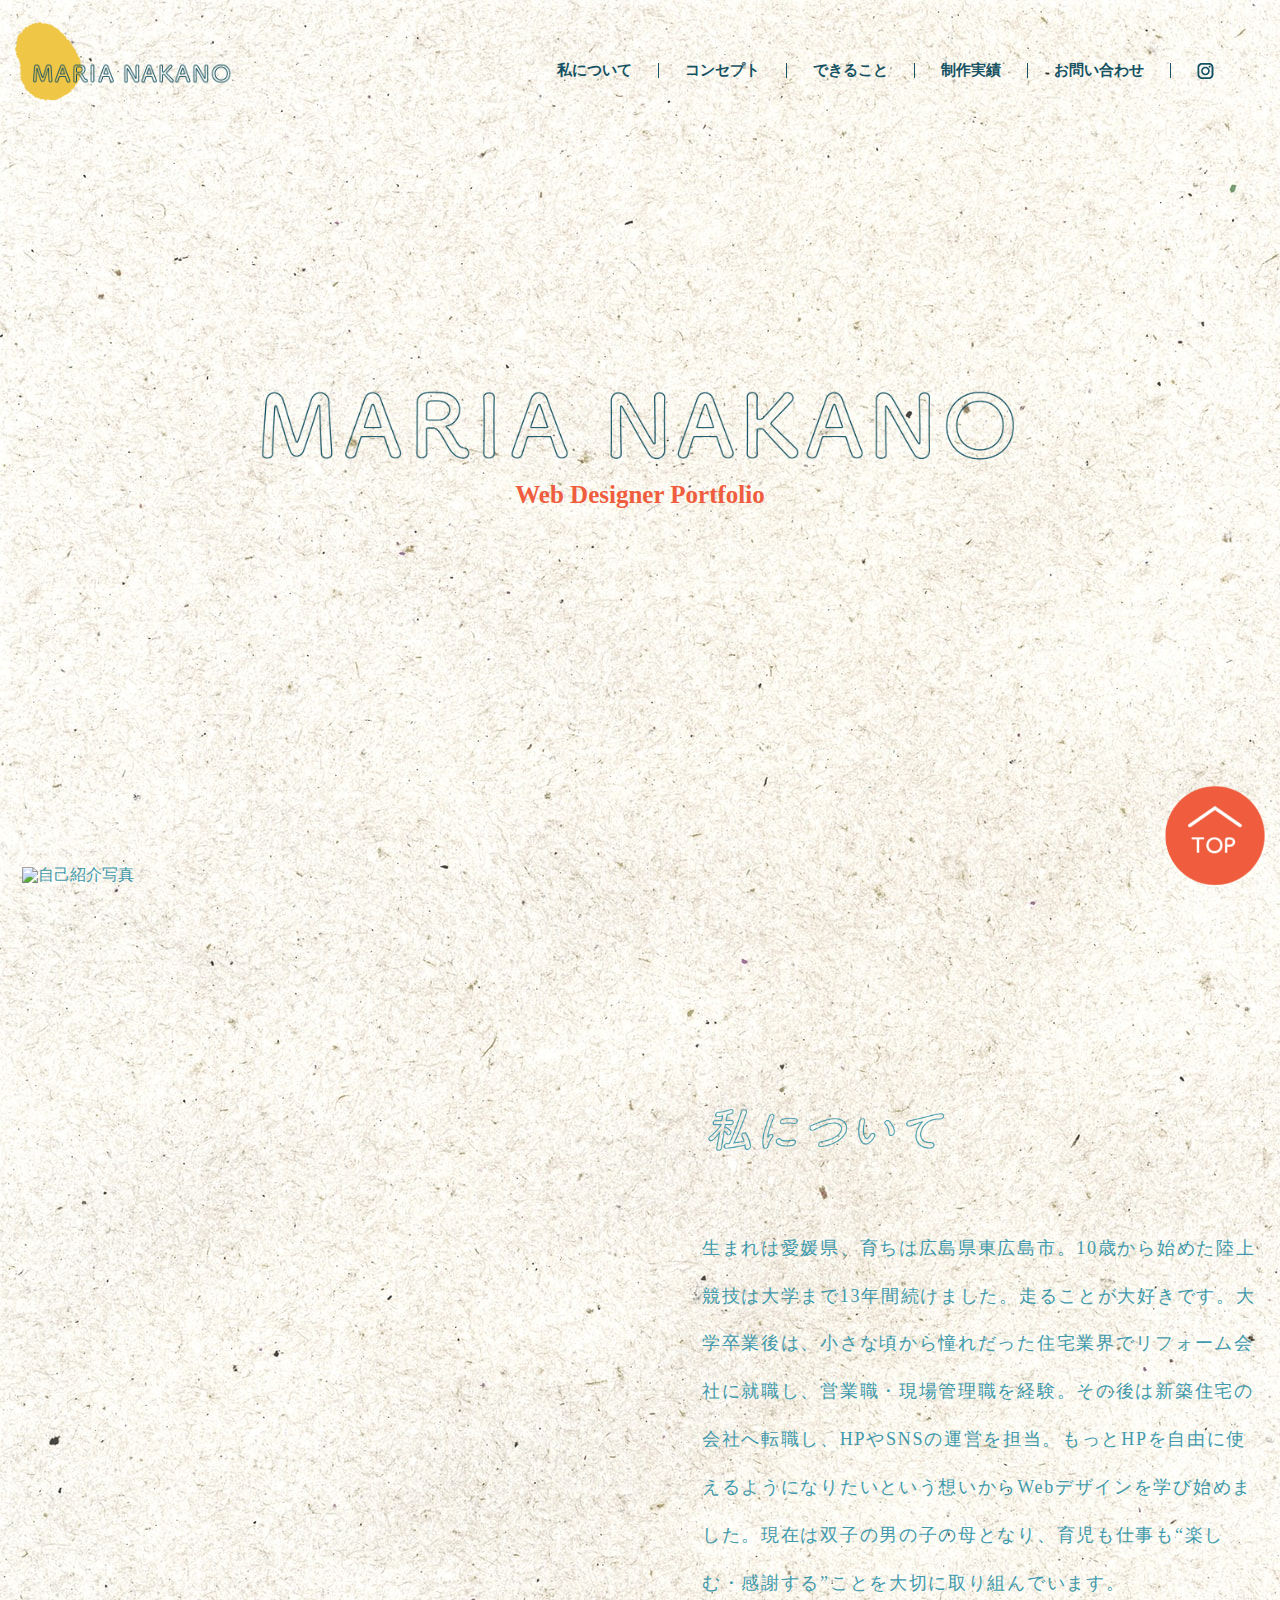
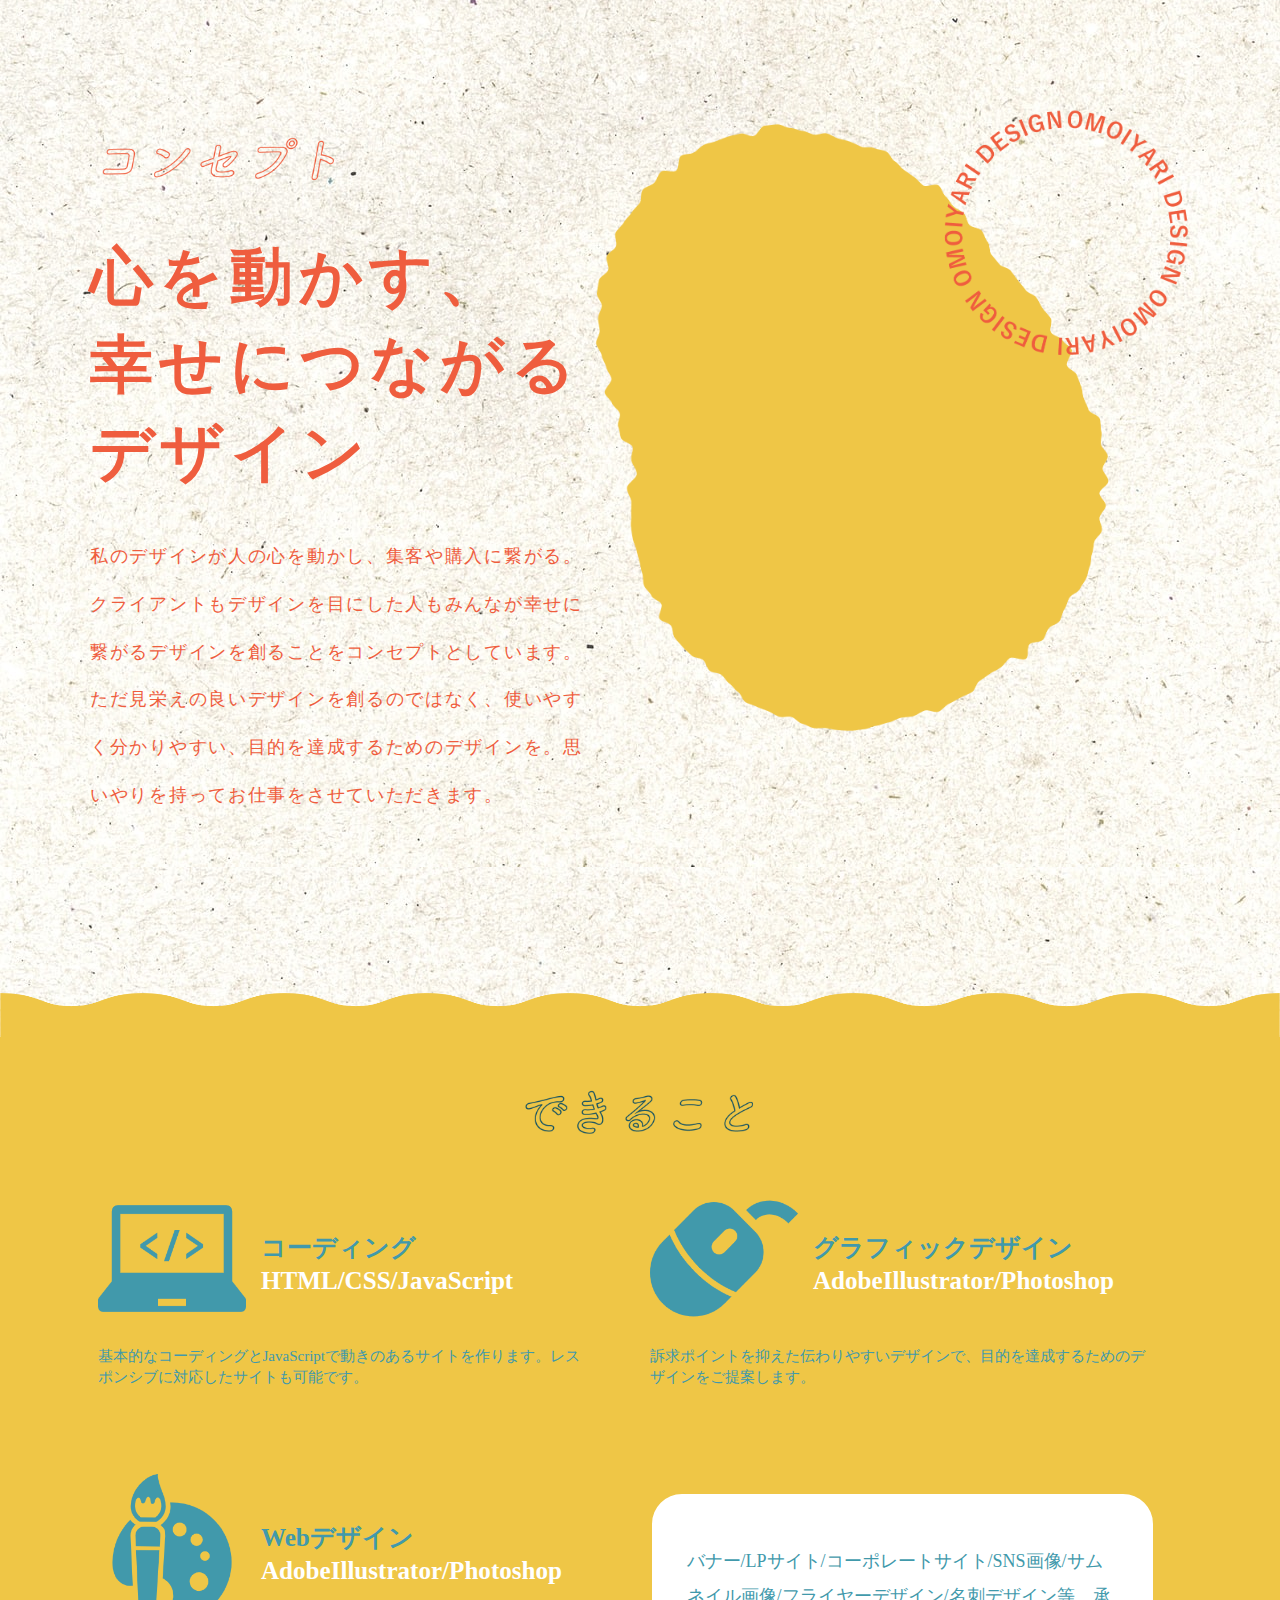
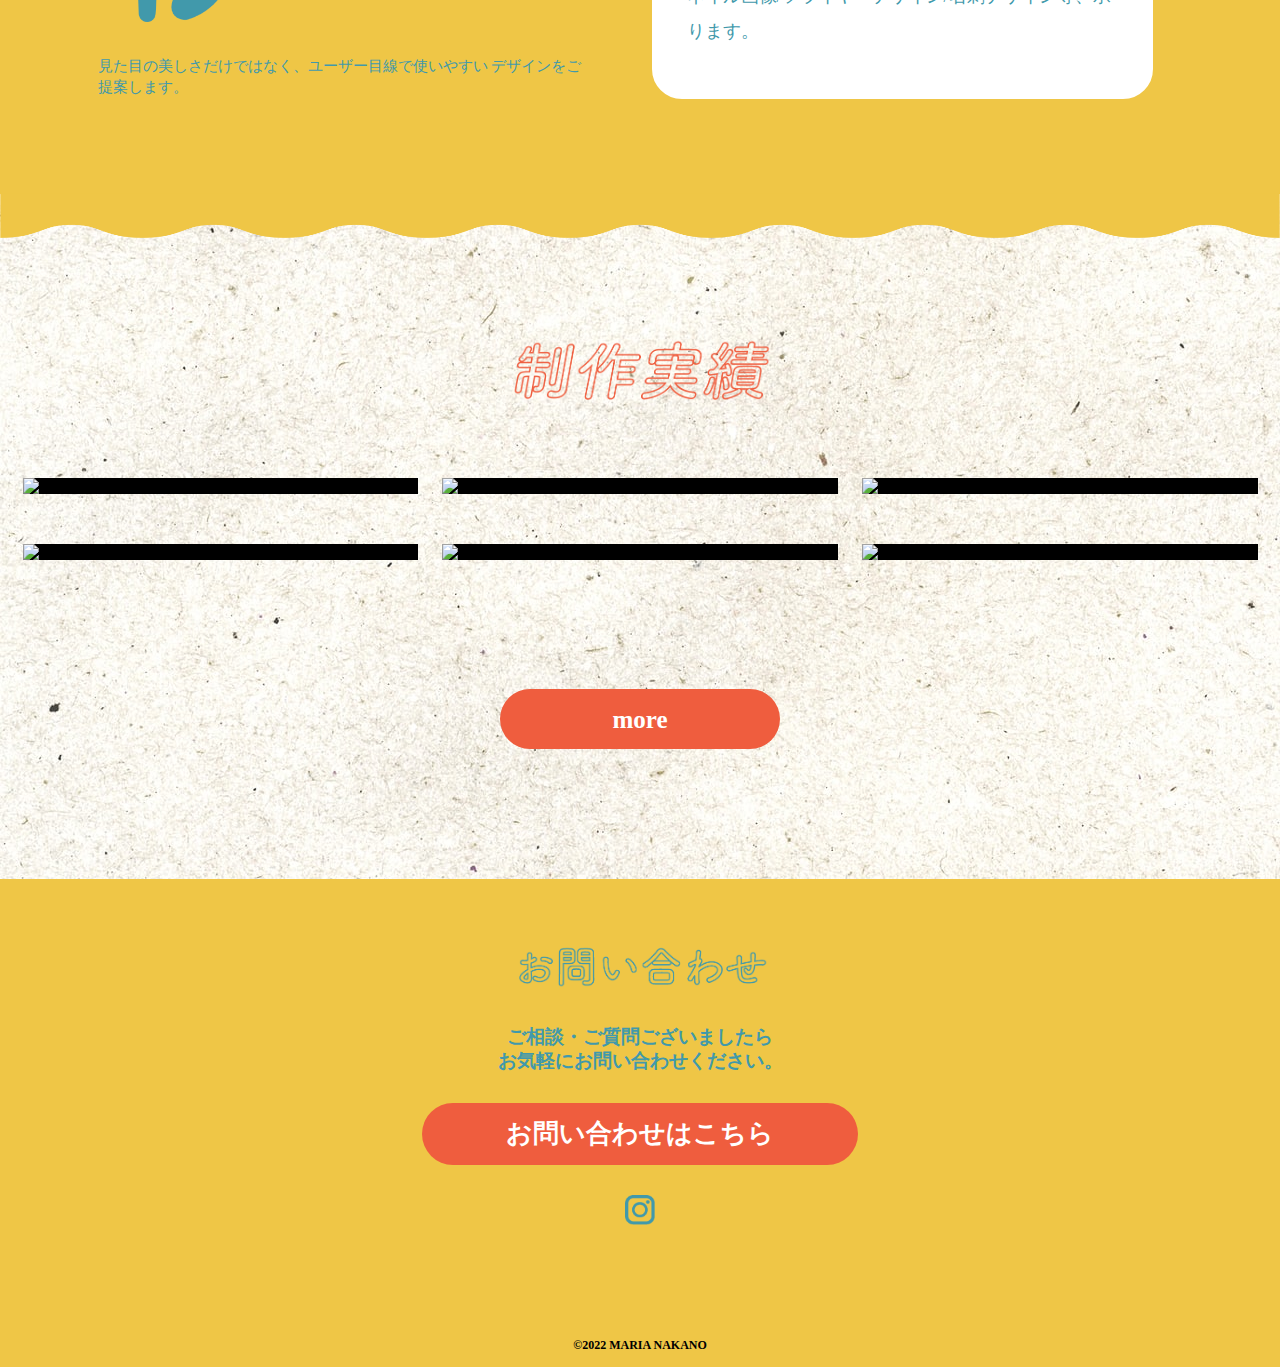
==== index.html @ 9cae4a86 "8月6日" ====
<!DOCTYPE html>
<html lang="ja">

<head>
  <meta charset="UTF-8">
  <meta http-equiv="X-UA-Compatible" content="IE=edge">
  <meta name="viewport" content="width=device-width, initial-scale=1.0">
  <title>Portfolio TOPページ</title>
  <!-- slick読み込み -->
  <link rel="stylesheet" type="text/css" href="https://cdn.jsdelivr.net/npm/slick-carousel@1.8.1/slick/slick.css" />
  <link rel="stylesheet" type="text/css" href="https://cdn.jsdelivr.net/npm/slick-carousel@1.8.1/slick/slick-theme.css">

  <link rel="stylesheet" href="CSS/style.css">

  <script src="https://ajax.googleapis.com/ajax/libs/jquery/3.6.0/jquery.min.js"></script>
  <script src="https://cdn.jsdelivr.net/npm/slick-carousel@1.8.1/slick/slick.min.js"></script>


</head>

<body>

  <!-- ヘッダー -->
  <header id="header">
    <div class="header-wrap">
      <h1 class="header_logo"><a href="../portfolio_nakanomaria/index.html"><img src="img/logo.png" alt="ヘッダーロゴ"></a>
      </h1>

      <!-- PCメニュー -->
      <nav class="pc_nav">
        <ul>
          <li><a href="#about">私について</a></li>
          <li><a href="#concept">コンセプト</a></li>
          <li><a href="#skill">できること</a></li>
          <li><a href="../portfolio_nakanomaria/works.html">制作実績</a></li>
          <li><a href="../portfolio_nakanomaria/contact.html">お問い合わせ</a></li>
          <li><a href="https://www.instagram.com/nmk_0911/?hl=ja" target="_blank" rel="noopener noreferrer"><img
                src="img/insta_icon.png"></a></li>
        </ul>
      </nav>

      <div class="btn"><span></span></div>

      <!-- SPハンバーガーメニュー -->
      <nav class="sp_nav">
        <ul>
          <li><a href="#about">私について</a></li>
          <li><a href="#concept">コンセプト</a></li>
          <li><a href="#skill">できること</a></li>
          <li><a href="../portfolio_nakanomaria/works.html">制作実績</a></li>
          <li><a href="#contact">お問い合わせ</a></li>
          <li><a href="https://www.instagram.com/nmk_0911/?hl=ja" target="_blank" rel="noopener noreferrer"><img
                src="img/insta_icon2.png"></a></li>
        </ul>
      </nav>

    </div>
  </header>

  <section id="title">
    <div class="title">
      <h1><img src="img/maintitle.png"></h1>
      <p>Web Designer Portfolio</p>
    </div>
  </section>

  <!-- 私について -->
  <section id="about">
    <div class="about_wrap">
      <img class="about_img" src="img/aboutme.png" alt="自己紹介写真">
      <div class="about_right">
        <h2><img class="about_title" src="img/aboutme_title.png"></h2>
        <p>
          生まれは愛媛県、育ちは広島県東広島市。10歳から始めた陸上競技は大学まで13年間続けました。走ることが大好きです。大学卒業後は、小さな頃から憧れだった住宅業界でリフォーム会社に就職し、営業職・現場管理職を経験。その後は新築住宅の会社へ転職し、HPやSNSの運営を担当。もっとHPを自由に使えるようになりたいという想いからWebデザインを学び始めました。現在は双子の男の子の母となり、育児も仕事も“楽しむ・感謝する”ことを大切に取り組んでいます。
        </p>
      </div>
    </div>
  </section>


  <!-- コンセプト -->
  <section id="concept">
    <div class="concept_wrap">

      <div class="concept_left">
        <h2 class="concept_title"><img src="img/concept_title.png"></h2>
        <h3>心を動かす、<br>幸せにつながる<br>デザイン</h3>
        <p>
          私のデザインが人の心を動かし、集客や購入に繋がる。クライアントもデザインを目にした人もみんなが幸せに繋がるデザインを創ることをコンセプトとしています。ただ見栄えの良いデザインを創るのではなく、使いやすく分かりやすい、目的を達成するためのデザインを。思いやりを持ってお仕事をさせていただきます。
        </p>
      </div>

      <div class="concept_img"><img src="img/concept_img.png"></div>

    </div>
  </section>



  <!-- できること -->
  <section id="skill">
    <div class="namisenn_top"></div>
    <div class="skill_wrap">
      <h2 class="skill_title"><img src="img/skill_title.png"></h2>
      <div class="skill_list">

        <div class="codeing">
          <div class="codeing_text">
            <img class="skill_img" src="img/codeing.png" alt="コーディングのアイコン">
            <!-- <ul class="codeing_text"> -->
            <h4>コーディング<br>
              <span>HTML/CSS/JavaScript</span>
            </h4>
          </div>
          <p>基本的なコーディングとJavaScriptで動きのあるサイトを作ります。レスポンシブに対応したサイトも可能です。</p>
        </div>



        <div class="graphic">
          <div class="graphic_text">
            <img src="img/webdesign.png" alt="グラフィックデザインのアイコン">
            <h4>グラフィックデザイン<br>
              <span>AdobeIllustrator/Photoshop</span>
            </h4>
          </div>
          <p>訴求ポイントを抑えた伝わりやすいデザインで、目的を達成するためのデザインをご提案します。</p>
        </div>

        <div class="webdesign">
          <div class="webdesign_text">
            <img src="img/graphic.png" alt="Webデザインのアイコン">
            <h4>Webデザイン<br>
              <span>AdobeIllustrator/Photoshop</span>
            </h4>
          </div>
          <p>見た目の美しさだけではなく、ユーザー目線で使いやすい
            デザインをご提案します。</p>
        </div>

        <div class="skill-info">
          <p>バナー/LPサイト/コーポレートサイト/SNS画像/サムネイル画像/フライヤーデザイン/名刺デザイン等、承ります。</p>
        </div>
      </div>
    </div>
    <div class="namisenn_bottom"></div>
  </section>

  <!-- 制作実績 -->
  <section id="works">
    <div class="works_wrap">
      <h2 class="works_title"><img src="img/works_title.png"></h2>

      <div class="works-img">
        <ul>
          <li><a href="../portfolio_nakanomaria/designcafe.html"><img src="img/mock_salonLP.png"></a></li>

          <li><a href="#"><img src="img/mock_banner1.png"></a></li>

          <li><a href="#"><img src="img/mock_cafesite.png"></a></li>

          <li><a href="#"><img src="img/mock_banner3.png"></a></li>

          <li><a href="#"><img src="img/mock_outdoor.png"></a></li>

          <li><a href="#"><img src="img/mock_banner2.png"></a></li>
        </ul>
      </div>
      <!-- SP版制作実績スライダー表示 -->
      <div class="single-item">
        <div><a href="../portfolio_nakanomaria/designcafe.html"><img src="img/mock_salonLP.png"></a></div>
        <div><a href="#"><img src="img/mock_banner1.png"></a></div>
        <div><a href="#"><img src="img/mock_cafesite.png"></a></div>
        <div><a href="#"><img src="img/mock_banner3.png"></a></div>
        <div><a href="#"><img src="img/mock_outdoor.png"></a></div>
        <div><a href="#"><img src="img/mock_banner2.png"></a></div>
      </div>

      <!-- moreボタン -->
      <div class="more_btn">
        <a href="../portfolio_nakanomaria/works.html">more</a>
      </div>

    </div>
  </section>

  <!-- TOPボタン -->
  <div class="top_button">
    <a href="#"><img src="img/TOP_btn.png"></a>
  </div>


  <!-- お問合わせ -->
  <section id="contact">
    <div class="contact_wrap">

      <h2 class="contact_title"><img src="img/contact.png"></h2>
      <p>ご相談・ご質問ございましたら<br>お気軽にお問い合わせください。</p>
      <div class="contact_btn">
        <a href="../portfolio_nakanomaria/contact.html">お問い合わせはこちら</a>
      </div>
      <div class="insta_icon"><a href="https://www.instagram.com/nmk_0911/?hl=ja" target="_blank"
          rel="noopener noreferrer"><img src="img/insta_icon2.png"></a>
      </div>
      <div class="copyright">
        <p>©2022 MARIA NAKANO</p>
      </div>
    </div>
  </section>


  <script>
    $(function () {
      $('.btn,.sp_nav a ').click(function () {
        $('.sp_nav').fadeToggle();
        $('.btn').toggleClass('open');
      });

      $('.single-item').slick({
        autoplay: true,
        autoplaySpeed: 2000,
        dots: true,
        slidesToShow: 1,
        arrows: true
      });
    });

  </script>

</body>

</html>
---- CSS/style.css ----
@charset "utf-8";

/* リセット */
html,
body,
header,
footer,
main,
section,
h1,
h2,
h3,
ul,
li,
p,
dl,
dt,
dd {
  margin: 0;
  padding: 0;
  line-height: 1;
  color: rgb(65, 153, 171);
  font-family: "FOT-筑紫A丸ゴシック Std B", "筑紫A丸ゴシック Std B", "游ゴシック", "HG丸ゴシック M-PRO",
    "ヒラギノ丸ゴ ProN", "Hiragino Mincho ProN", "HG明朝E", "MS Ｐ明朝",
    "MS 明朝", serif;
  font-feature-settings: "palt";
}

a {
  /*下線を消す*/
  text-decoration: none;
  /*色を消す*/
  color: inherit;
  transition: 0.3s;
}

a:hover {
  opacity: 0.5;
}

ul {
  /*左の「・」を消す*/
  list-style: none;
}

img {
  max-width: 100%;
  vertical-align: bottom;
  border: none;
}

html {
  scroll-behavior: smooth;
}

/* 背景画像の設定 */
body {
  background-image: url("../img/background_img.jpg");
}


/* ヘッダー */
.header-wrap {
  display: flex;
}

.header_logo {
  width: 17%;
  margin-top: 22px;
  margin-left: 15px;
  margin-right: auto
}


/* PCグローバルメニュー */
.pc_nav {
  display: flex;
  margin-right: 40px;
}

.pc_nav ul {
  display: flex;
  align-items: center;
  font-weight: bold;
  margin: 30px auto 0;
}

.pc_nav li {
  font-size: 15px;
  padding: 0 26px;
  color: #155263;
  flex-grow: 1;
  text-align: center;
  border-right: 1px solid;
}


.pc_nav ul li:last-child {
  border-right-width: 0;
}

.sp_nav img {
  width: 20px;
}

.sp_nav {
  display: none;
}

.title {
  text-align: center;
  margin: 30vh auto 40vh;
}

.title h1 {
  width: 60%;
  margin: auto;
}

.title p {
  font-size: 25px;
  color: rgb(239, 93, 62);
  font-weight: bold;
}

/* 私について */
.about_img {
  width: 55%;
  height: 100%;
  margin: 0;
  padding: 0;
  /* overflow: hidden;
  position: relative; */
}

.about_wrap {
  display: flex;
  margin: auto;
  max-width: 1237px;
  padding: 0 10px;
  /* max-width: 1234px; */
}

.about_title {
  /* width: 245px; */
  width: 45%;
}

.about_right {
  width: 45%;
  /* margin-right: 100px; */
  margin-top: 237px;
}

.about_right h2 {
  margin-bottom: 64px;
}



.about_right p {
  font-size: 18px;
  line-height: 2.66;
  letter-spacing: 0.095em;
}

/* コンセプト */
.concept_sp {
  display: none;
}

.concept_wrap {
  display: flex;
  max-width: 1100px;
  max-height: 585px;
  margin: 100px auto 300px;
  padding: 0 10px;
}


.concept_img {
  width: 54%;
}

.concept_left {
  width: 46%;
  margin-top: 27px;
  margin-bottom: 64px;
  z-index: 1;
}

.concept_title {
  width: 52%;
  padding-bottom: 43px;
}

.concept_left h3 {
  font-size: 4.9vw;
  line-height: 1.4;
  letter-spacing: 0.1em;
  padding-bottom: 35px;
  color: rgb(239, 93, 62);
}

.concept_left p {
  font-size: 18px;
  line-height: 2.66;
  letter-spacing: 0.095em;
  color: rgb(239, 93, 62);
}

/* できること*/
.skill_wrap {
  background: rgb(239, 198, 70);
}

.namisenn_top {
  background: url(../img/namisenn_top.png) repeat-x center top;
  background-size: 100% 100%;
  height: 45px;
  margin-bottom: -1px;
}

.namisenn_bottom {
  background: url(../img/namisenn_bottom.png) repeat-x center bottom;
  background-size: 100% 100%;
  height: 45px;
  margin-top: -1px;
}

.skill_list {
  display: flex;
  margin: auto;
  flex-wrap: wrap;
  padding: 40px 10px 0 25px;
  max-width: 1100px;
}


.skill_list img {
  width: 30%;
  height: 30%;
}

.skill_list h4 {
  font-size: 1.96vw;
  padding-top: 15px;
  padding-bottom: 15px;
  padding-left: 15px;
  line-height: 1.3;
}

.skill_title img {
  width: 20%;
  padding-top: 50px;
}

h2.skill_title {
  text-align: center;
}


.codeing {
  width: 45%;
  margin-right: 57px;
  margin-bottom: 65px;
}

.codeing_text {
  display: flex;
}


.codeing p {
  font-size: 15px;
  line-height: 1.43;
}

.codeing_text span {
  color: #ffff;
}


.graphic {
  width: 45%;
}

.graphic p {
  font-size: 15px;
  line-height: 1.43;
}

.graphic_text {
  display: flex;
}


.graphic_text span {
  color: #ffff;
}


.webdesign {
  width: 45%;
  padding-bottom: 95px;
}

.webdesign p {
  font-size: 15px;
  line-height: 1.43;
}

.webdesign_text {
  display: flex;
  margin-top: 20px;
  margin-bottom: 20px;
}


.webdesign_text span {
  color: #ffff;
  padding-top: 15px;
}

.skill-info {
  width: 45%;
  border: 3.6843px solid #FFFFFF;
  background-color: #FFFFFF;
  border-radius: 30px;
  margin: 40px 0 0 59px;
  align-self: flex-start;
}

.skill-info p {
  padding: 47px 32px;
  font-size: 18px;
  line-height: 1.94;
}


/* TOPページ制作実績一覧 */
.works_wrap {
  max-width: 1235px;
  margin: 0 auto 130px;
  padding: 100px 10px 0 10px;
}

h2.works_title {
  text-align: center;
}

.works_title img {
  width: 22%;
}

.works-img ul {
  display: flex;
  justify-content: space-between;
  flex-wrap: wrap;
  margin-top: 65px;
  padding-bottom: 79px;
}

.works-img li {
  width: 32%;
  margin-bottom: 50px;
  background-color: black;
}

.single-item {
  display: none;
}



/* works.html */
.works_list {
  max-width: 1100px;
  margin: auto;
}

.works_list ul {
  display: flex;
  justify-content: space-between;
  flex-wrap: wrap;
  margin-top: 92px;
  padding-bottom: 79px;
}

.works_list li {
  width: 45%;
  margin-bottom: 145px;
}

.works_list li p {
  padding: 24px 0 0 33px;
  font-size: 18px;
  font-weight: bold;
}

/* moreボタン */
.btn {
  padding-bottom: 111px;
}

.more_btn a {
  display: block;
  text-align: center;
  margin: 0 auto;
  padding: 0.7em 1em;
  width: 230px;
  color: #ffff;
  font-size: 25px;
  font-weight: bold;
  background-color: rgb(239, 93, 62);
  border-radius: 4vh;
}

/* お問い合わせ */
.contact_wrap {
  background-color: rgb(239, 198, 70);
  padding-top: 65px;
}

.insta_icon {
  text-align: center;
  margin-top: 30px;
}

h2.contact_title {
  text-align: center;
}

.contact_title img {
  width: 20%;
}

.contact_wrap p {
  font-size: 1.5vw;
  font-weight: bold;
  text-align: center;
  padding: 30px 0;
  line-height: 1.25;
}

/* お問合せフォームボタン */
.contact_btn a {
  display: block;
  text-align: center;
  margin: 0 auto;
  color: #ffff;
  font-size: 2vw;
  padding: 0.7em 1em;
  width: 30%;
  font-weight: bold;
  background-color: rgb(239, 93, 62);
  border-radius: 4vh;
}


.copyright p {
  font-size: 12px;
  color: black;
  padding: 113px 0 14px 0;
}

/* designcafeページ */

h2.works_title2 {
  text-align: center;
  margin: 125px 0 45px 0;
}

.works_title2 img {
  width: 20%;
}

.images {
  display: block;
  width: 80%;
  /*↑可変にする */
  margin: 0 auto 29px;
}

.designcafe_info {
  background-color: rgb(239, 198, 70);
  text-align: center;
}

.designcafe_info h3 {
  font-size: 30px;
  padding: 43px 0 40px;
}

.designcafe_info p {
  font-size: 17px;
  font-weight: bold;
  color: #155263;
  padding-bottom: 20px;
}

.designcafe_info h4 {
  font-size: 1.3vw;
  color: #155263;
  line-height: 1.8;
  letter-spacing: 0.07em;
  width: 80%;
  margin: 40px auto 0;
  padding-bottom: 64px;
}

.sample {
  display: block;
  margin: 72px auto 47px;
  width: 57%;
}

/* 一覧へ戻るボタン */
.btn_back {
  display: block;
  text-align: center;
  margin: 50px auto 130px;
  padding: 0.7em 1em;
  width: 25%;
  color: #ffff;
  font-size: 25px;
  font-weight: bold;
  background-color: rgb(239, 93, 62);
  border-radius: 4vh;
}


.top_button {
  width: 100px;
  position: fixed;
  right: 15px;
  bottom: 15px;
}


/* お問い合わせフォーム */

.contactform_title {
  width: 37%;
  margin: 100px auto 40px;
}

.contactform h3 {
  font-size: 20px;
  text-align: center;
}

.container {
  width: 527px;
  margin: auto
}

.contact_wrap .insta_icon img {
  width: 30px;
}


.footer_wrap {
  background-color: rgb(239, 198, 70);
  padding: 60px auto 10px;
  margin-bottom: 0;
}

.footer_wrap p {
  font-size: 10px;
  font-weight: bold;
  color: black;
  text-align: center;
  padding: 100px 0 20px 0;
}



/* フォームデザイン */
.box_con04 {
  max-width: 900px;
  margin: 50px auto 0;
}


.box_con04 form {
  width: 90%;
  margin: auto;
}

.box_con04 form ul {
  width: 90%;
  margin: auto;
}

.box_con04 form ul li {
  position: relative;
  overflow: hidden;
  border: 1px solid #1c2e53;
  margin: .5em 0;
  -moz-box-sizing: border-box;
  -webkit-box-sizing: border-box;
  box-sizing: border-box;

  display: -webkit-flex;
  display: flex;
  -moz-border-radius: 30px;
  -webkit-border-radius: 30px;
  border-radius: 30px;
}


/* 項目タイトル */
.box_con04 form ul li .title {
  position: relative;
  z-index: 1;
  background: rgb(65, 153, 171);
}

/* 必須 */
.box_con04 form ul li .title span {
  background: #cd6f55;
  padding: 0 .3em;
  color: #fff;
  margin-left: .5em;
  -moz-box-sizing: border-box;
  -webkit-box-sizing: border-box;
  box-sizing: border-box;
}

/* 入力欄 */
.box_con04 form ul li select,
.box_con04 form ul li textarea,
.box_con04 form ul li .wide {
  border: none;
  width: 100%;
  height: 3em;
  padding: .5em;
  -moz-box-sizing: border-box;
  -webkit-box-sizing: border-box;
  box-sizing: border-box;
}

/* お問い合わせ内容入力欄サイズ */
.box_con04 form ul li textarea .wide {
  height: 10em;
}

.box_con04 form ul li textarea {
  height: 10em;
}


/* 入力ボックス */
.box_con04 form ul li .box_det {
  background-color: #ffff;
  position: relative;
  -moz-box-sizing: border-box;
  -webkit-box-sizing: border-box;
  box-sizing: border-box;
  padding: 1.5em .5em;
  width: 100%;
}


/* 送信ボタン */
.submit_btn {
  display: block;
  text-align: center;
  margin: 67px auto 97px;
  padding: 0.5em 1em;
  width: 200px;
  color: #ffff;
  font-size: 23px;
  font-weight: bold;
  background-color: rgb(239, 93, 62);
  border: none;
  border-radius: 4vh;
  cursor: pointer;
}

.submit_btn:hover {
  background-color: rgb(93 156 239);
}



.box_con04 form ul li .title {
  position: relative;
  width: 30%;
  font-weight: bold;
  padding: 1em;
  position: relative;
  /* 項目文字色↓ */
  color: #FFFFFF;
  /* -moz-box-sizing: border-box; */
  /* -webkit-box-sizing: border-box; */
  box-sizing: border-box;

  display: -webkit-flex;
  display: flex;
  -webkit-align-items: center;
  align-items: center;
}



@media screen and (max-width: 767px) {

  .header_logo {
    width: 20%;
    margin-top: 16px;
  }

  /* グローバルメニュー */
  .pc_nav {
    display: none;
  }

  .btn {
    display: block;
    cursor: pointer;
    position: absolute;
    top: 17px;
    right: 10px;
    height: 30px;
    z-index: 100;
  }

  .btn span {
    background: rgb(65, 153, 171);
    width: 33px;
    height: 3px;
    display: block;
    position: relative;
    top: 10px;
    transition: 0.3s;
  }

  .btn span::before,
  .btn span::after {
    content: '';
    width: 33px;
    height: 3px;
    background: rgb(65, 153, 171);
    display: block;
    position: absolute;
    transition: 0.3s;
  }

  .btn span::before {
    bottom: 10px;
  }

  .btn span::after {
    top: 10px;
  }

  .open span {
    background: transparent;
  }

  .open span::before {
    transform: rotate(45deg);
    bottom: 0px;

  }

  .open span::after {
    transform: rotate(135deg);
    top: 0px;
  }

  .sp_nav {
    position: absolute;
    top: 0px;
    left: 0px;
    height: 100vh;
    width: 100%;
    background: rgba(255, 255, 255, 0.9);
    z-index: 80;
  }

  .sp_nav ul {
    height: 100%;
    display: flex;
    justify-content: center;
    flex-direction: column;
  }

  .sp_nav li {
    text-align: center;
    color: rgb(65, 153, 171);
    font-size: 17px;
    padding: 10px 0;
    font-family: "游ゴシック体", YuGothic, "游ゴシック Medium",
      "Yu Gothic Medium", "游ゴシック", "Yu Gothic", sans-serif;
  }

  /* SP版TOPページ */

  .title p {
    font-size: 15px;
  }


  .about_wrap {
    display: block;
    /* margin: auto; */
  }

  .about_img {
    width: 80%;
  }

  .about_right {
    width: 80%;
    margin: 0 auto 0;
    padding: 0 10px;
  }

  .about_right h2 {
    /* width: 122px; */
    text-align: right;
    margin-bottom: 19px;
    z-index: 100;
  }



  .about_right p {
    font-size: 15px;
    line-height: 1.9;
    letter-spacing: 0.15em;
  }

  /* コンセプト */
  .concept_wrap {
    display: block;
    position: relative;
    width: 80%;
    margin-bottom: 87px;
  }

  .concept_left {
    width: 100%;
  }

  .concept_left h3 {
    /* font-size: 4.2vw; */
    line-height: 1.9;
  }

  .concept_title {
    padding-bottom: 15px;
  }

  .concept_left p {
    font-size: 15px;
    line-height: 1.9;
  }

  .concept_wrap>.concept_img {
    position: absolute;
    top: 0px;
    right: 10px;
    z-index: -1;
  }


  /* できること */
  h2.skill_title {
    margin: auto;
    padding: 59px auto 95px;
  }

  .skill_title img {
    padding-top: 0px;
    width: 42%;
  }

  .skill_list {
    display: block;
    width: 80%;
  }

  .codeing_text p {
    font-size: 4.13vw;
  }

  .skill_list h4 {
    font-size: 3.2vw;
    padding-top: 15px;
    padding-bottom: 15px;
    padding-left: 15px;
  }



  .skill_wrap {
    padding-bottom: 0px
  }

  .codeing {
    width: 100%;
    margin-right: 57px;
    margin-bottom: 44px;
  }

  .codeing_text {
    display: flex;
  }


  .codeing_text p {
    font-size: 15px;
  }


  .graphic {
    width: 100%;
    padding-bottom: 20px;
  }


  .webdesign {
    width: 100%;
    padding-bottom: 44px;
  }

  .webdesign_text {
    display: flex;
    margin-top: 20px;
    margin-bottom: 10px;
  }



  .skill-info {
    width: 100%;
    margin: auto;
  }

  .skill-info p {
    padding: 23px 30px;
    font-size: 15px;
    line-height: 1.4;
    text-align: center;
    font-weight: bold;
  }

  /* TOPページ制作実績スライダー */

  .works-img ul {
    display: none;
  }

  .works_wrap {
    width: 100%;
    margin: 0 auto 0;
    padding: 42px 0px 141px 0px;
  }


  h2.works_title {
    text-align: center;
  }

  .works_title img {
    width: 35%;
  }

  /* SP版works.html */

  .works_wrap {
    padding-bottom: 60px;
  }

  .works_list ul {
    padding: 0 20px 79px 20px;
    margin-top: 20px;
  }

  .works_list li {
    margin-bottom: 36px;
  }

  .works_list li p {
    font-size: 15px;
    padding-top: 2px;
    padding-left: 2px;
  }

  .single-item {
    display: block;
  }

  .single-item img {
    width: 100%;
    padding: 23px 0 25px 0;
  }

  .slick-dots li button {
    display: none;
  }

  /* スライダー矢印調整 */
  .slick-next::before,
  .slick-next::after,
  .slick-prev::before,
  .slick-prev::after {
    position: absolute;
    top: 0;
    bottom: 0;
    margin: auto;
    content: "";
    vertical-align: middle;
  }

  .slick-next::after,
  .slick-prev::after {
    display: block;
    width: 13px;
    height: 13px;
    border-top: 2px solid black;
    border-right: 2px solid black;
  }


  /* 右矢印 */
  .slick-next {
    right: 0 !important;
    right: 5% !important;
    transform: rotate(45deg);
    z-index: 200;
  }

  /* 左矢印  */
  .slick-prev {
    left: 0 !important;
    left: 5% !important;
    transform: rotate(225deg);
    /* 矢印を画像の上に持ってくる */
    z-index: 200;
  }

  /* moreボタン */
  .more_btn a {
    display: block;
    text-align: center;
    margin: 0 auto;
    padding: 0.4em 1em;
    width: 125px;
    font-size: 22px;
  }

  /* お問合せボタン */
  .contact_btn a {
    padding: 0.8em 1em;
  }

  .contact_wrap {
    padding-top: 21px;
  }

  .contact_title img {
    width: 28%;
  }

  .contact_wrap p {
    font-size: 13px;
    padding: 20px 10px 23px 10px;
  }

  .copyright p {
    font-size: 10px;
    padding: 58px 0 14px 0;
  }



  /* お問い合わせフォーム */
  .contactform h3 {
    font-size: 18px;
    padding: 0 20px;
  }

  .contactform_title {
    width: 261px;
    margin: 130px auto 40px;
  }

  .contactform_title {
    font-size: 15px;
  }


  .box_con04 form ul li .box_det {
    width: 100%;
    padding: 1.5em .5em;
  }


  .box_con04 form ul li .title {
    width: 70%;
    padding: 0em;
  }


  .box_con04 form ul li .title:before {
    width: 85%;
  }

  .box_con04 form ul li textarea {
    height: 10em;
  }

  /* TOPへ戻るボタン */
  .top_button {
    width: 55px;
  }

  /* フッターインスタアイコン */
  .contact_wrap .insta_icon img {
    width: 18px;
  }



  /* designcafe.html */
  h2.works_title2 {
    margin: 23px 0 20px 0;
  }

  .images {
    display: block;
    width: 85%;
    margin: 0 auto 29px;
  }

  .designcafe_info {
    background-color: rgb(239, 198, 70);
    text-align: center;
  }

  .designcafe_info h3 {
    font-size: 18px;
    padding: 0px 0 20px 0;
  }

  .designcafe_info p {
    font-size: 15px;
    padding-bottom: 20px;
  }

  .designcafe_info h4 {
    font-size: 15px;
    line-height: 1.8;
    letter-spacing: 0.07em;
    width: 80%;
    margin: 30px auto 0;
    padding-bottom: 25px;
  }

  .sample {
    display: block;
    margin: 72px auto 47px;
    width: 57%;
  }

  /* 一覧へ戻るボタン */
  .btn_back {
    display: block;
    text-align: center;
    margin: 47px auto;
    padding: 0.8em 1em;
    width: 150px;
    font-size: 15px;
  }

  .designcafe_wrap {
    max-width: 100%;
  }




}
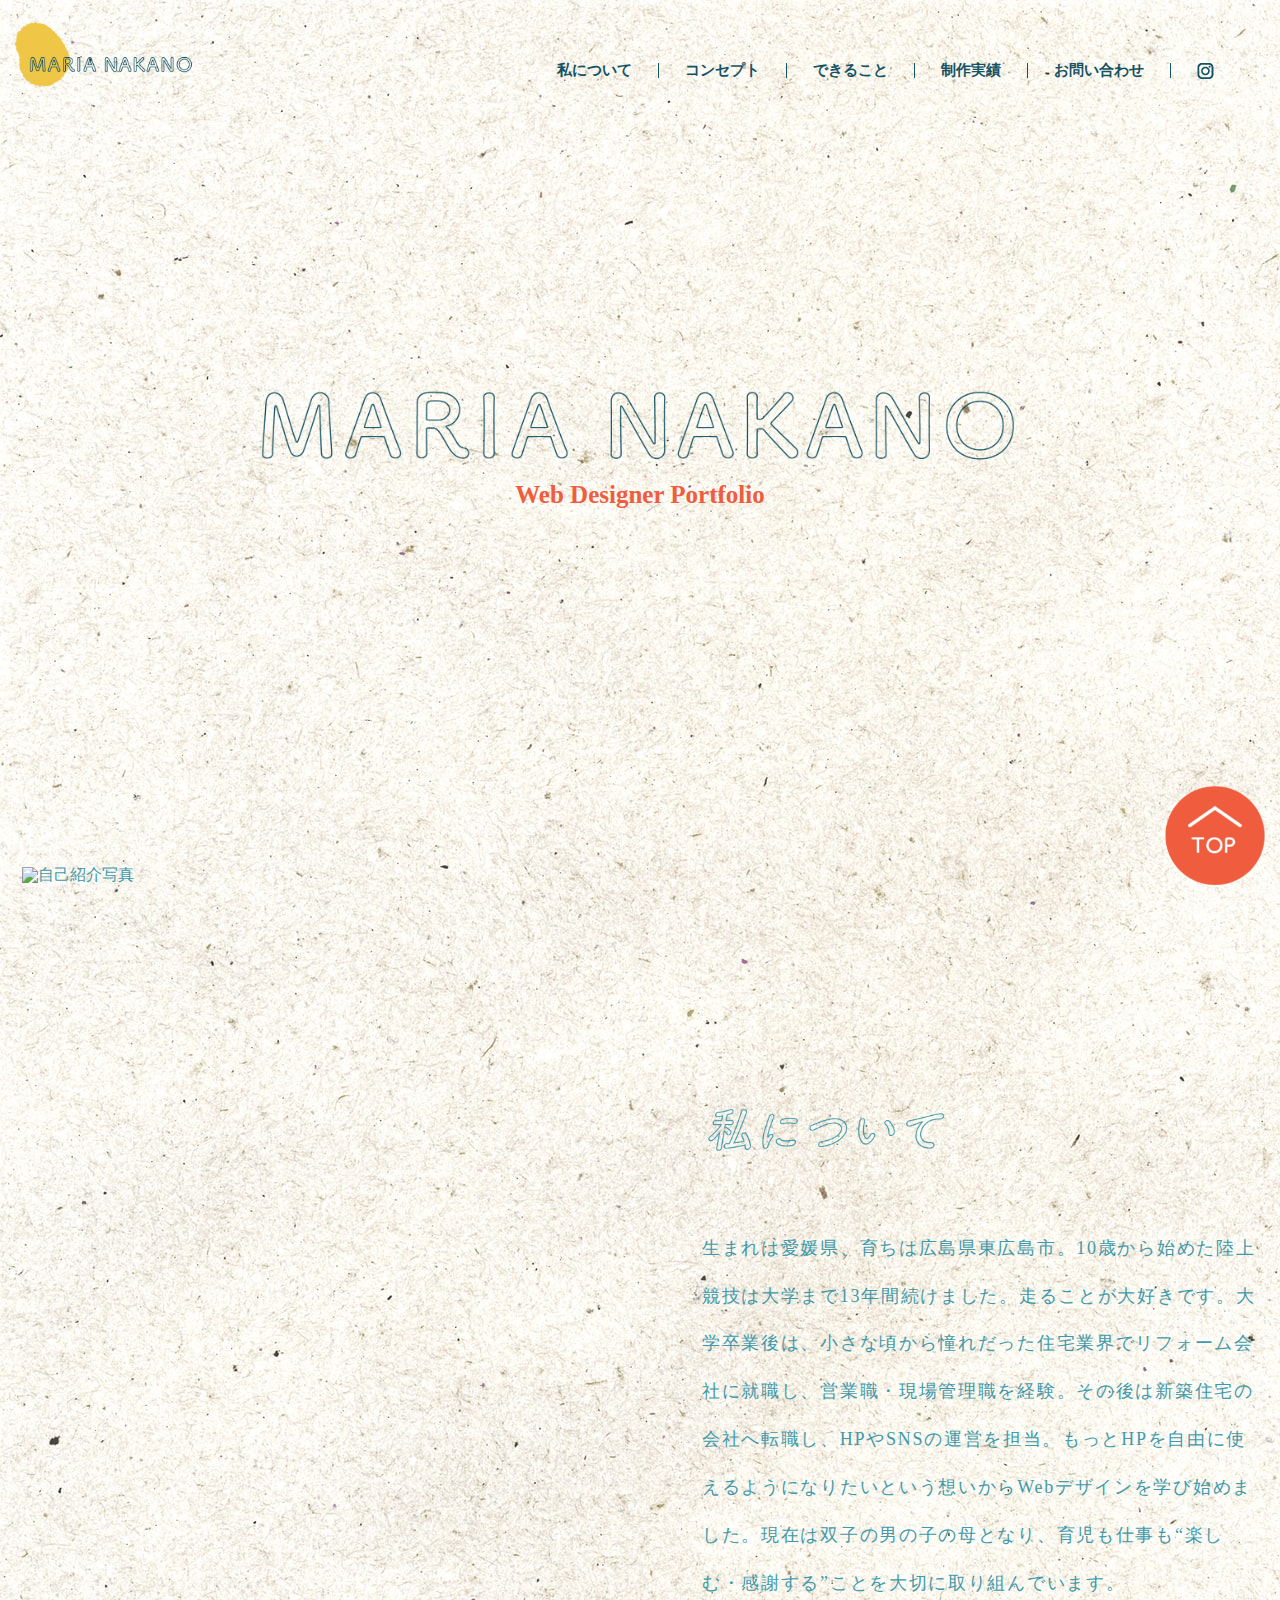
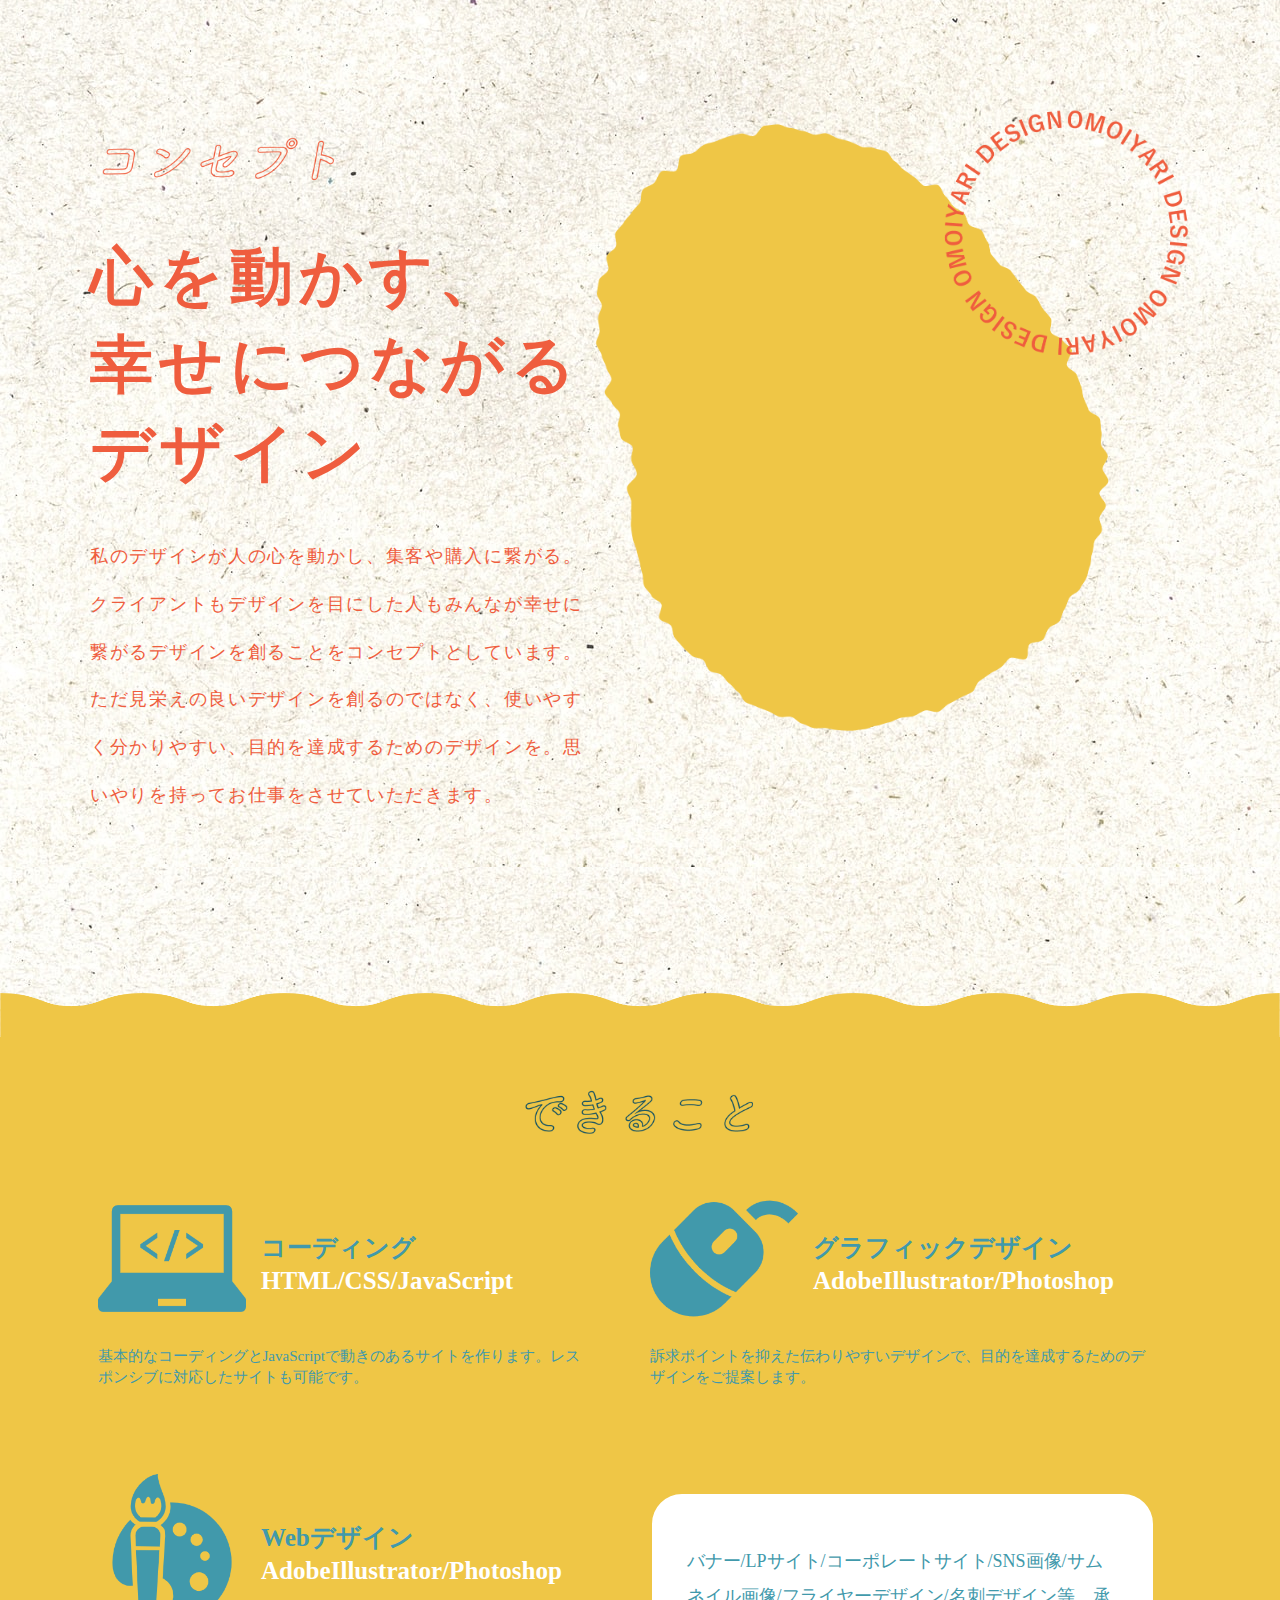
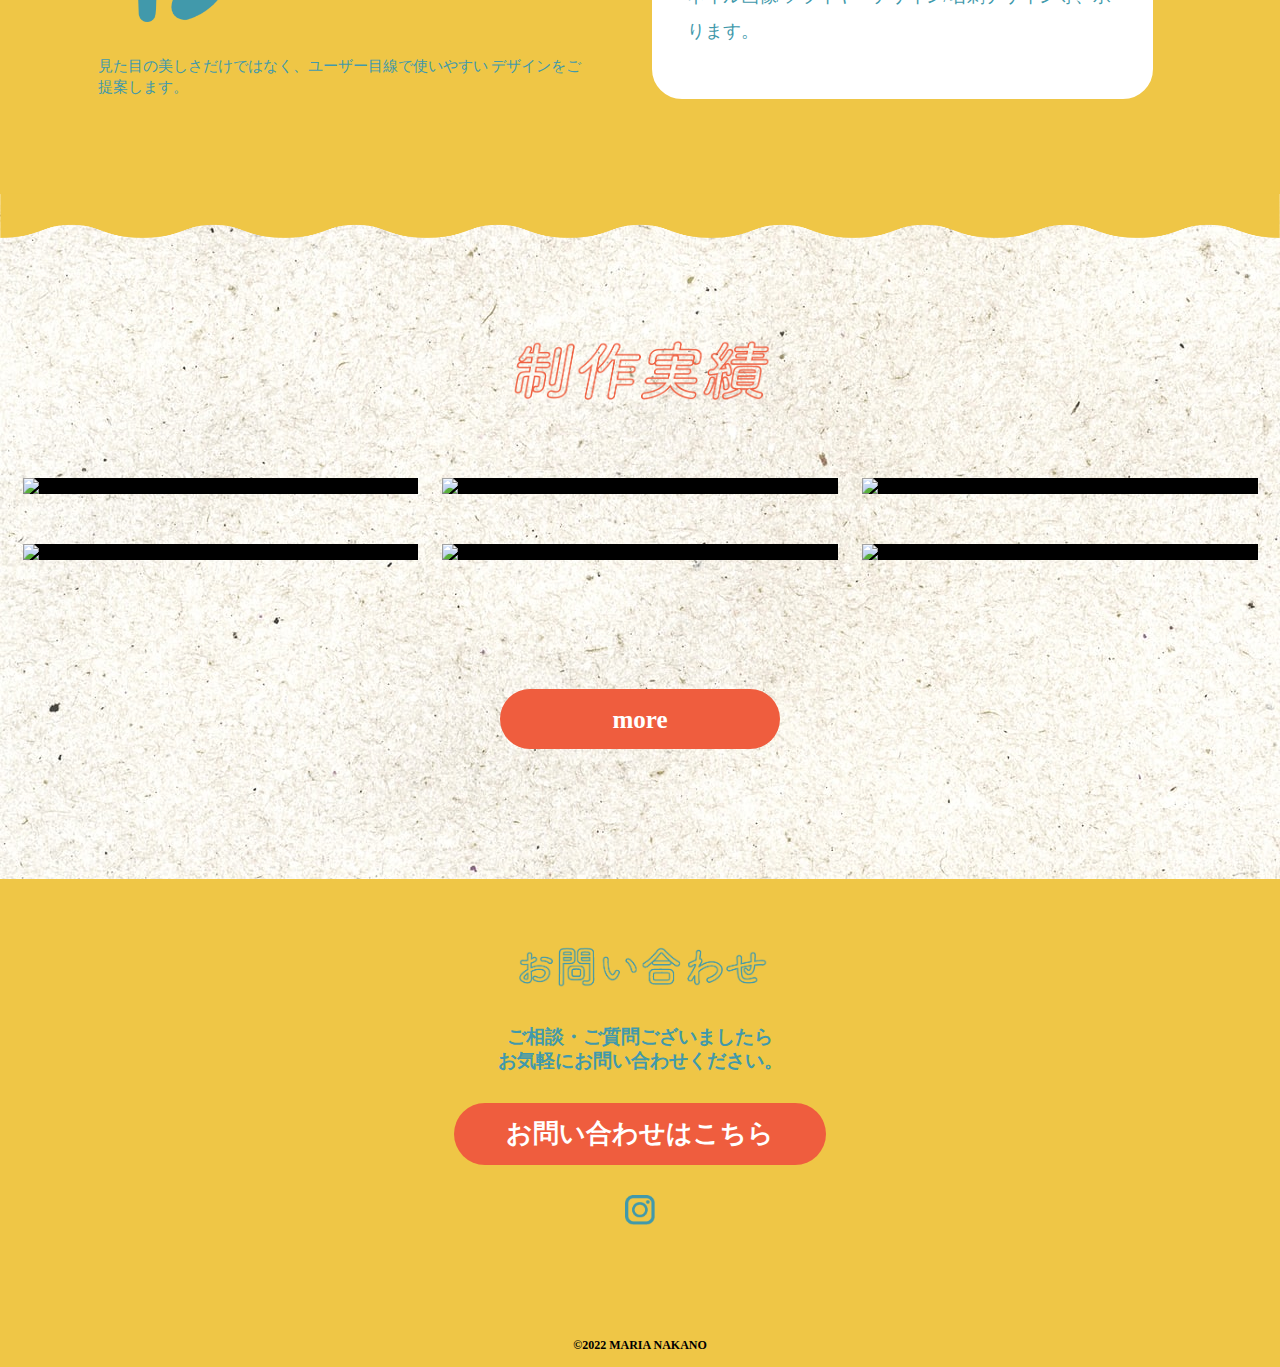
==== commit 8f534293: "8月6日" ====
--- a/index.html
+++ b/index.html
@@ -225,6 +225,9 @@
       });
     });
 
+
+
+
   </script>
 
 </body>
--- a/CSS/style.css
+++ b/CSS/style.css
@@ -65,7 +65,7 @@
 }
 
 .header_logo {
-  width: 17%;
+  width: 14%;
   margin-top: 22px;
   margin-left: 15px;
   margin-right: auto
@@ -451,7 +451,7 @@
   color: #ffff;
   font-size: 2vw;
   padding: 0.7em 1em;
-  width: 30%;
+  width: 25%;
   font-weight: bold;
   background-color: rgb(239, 93, 62);
   border-radius: 4vh;
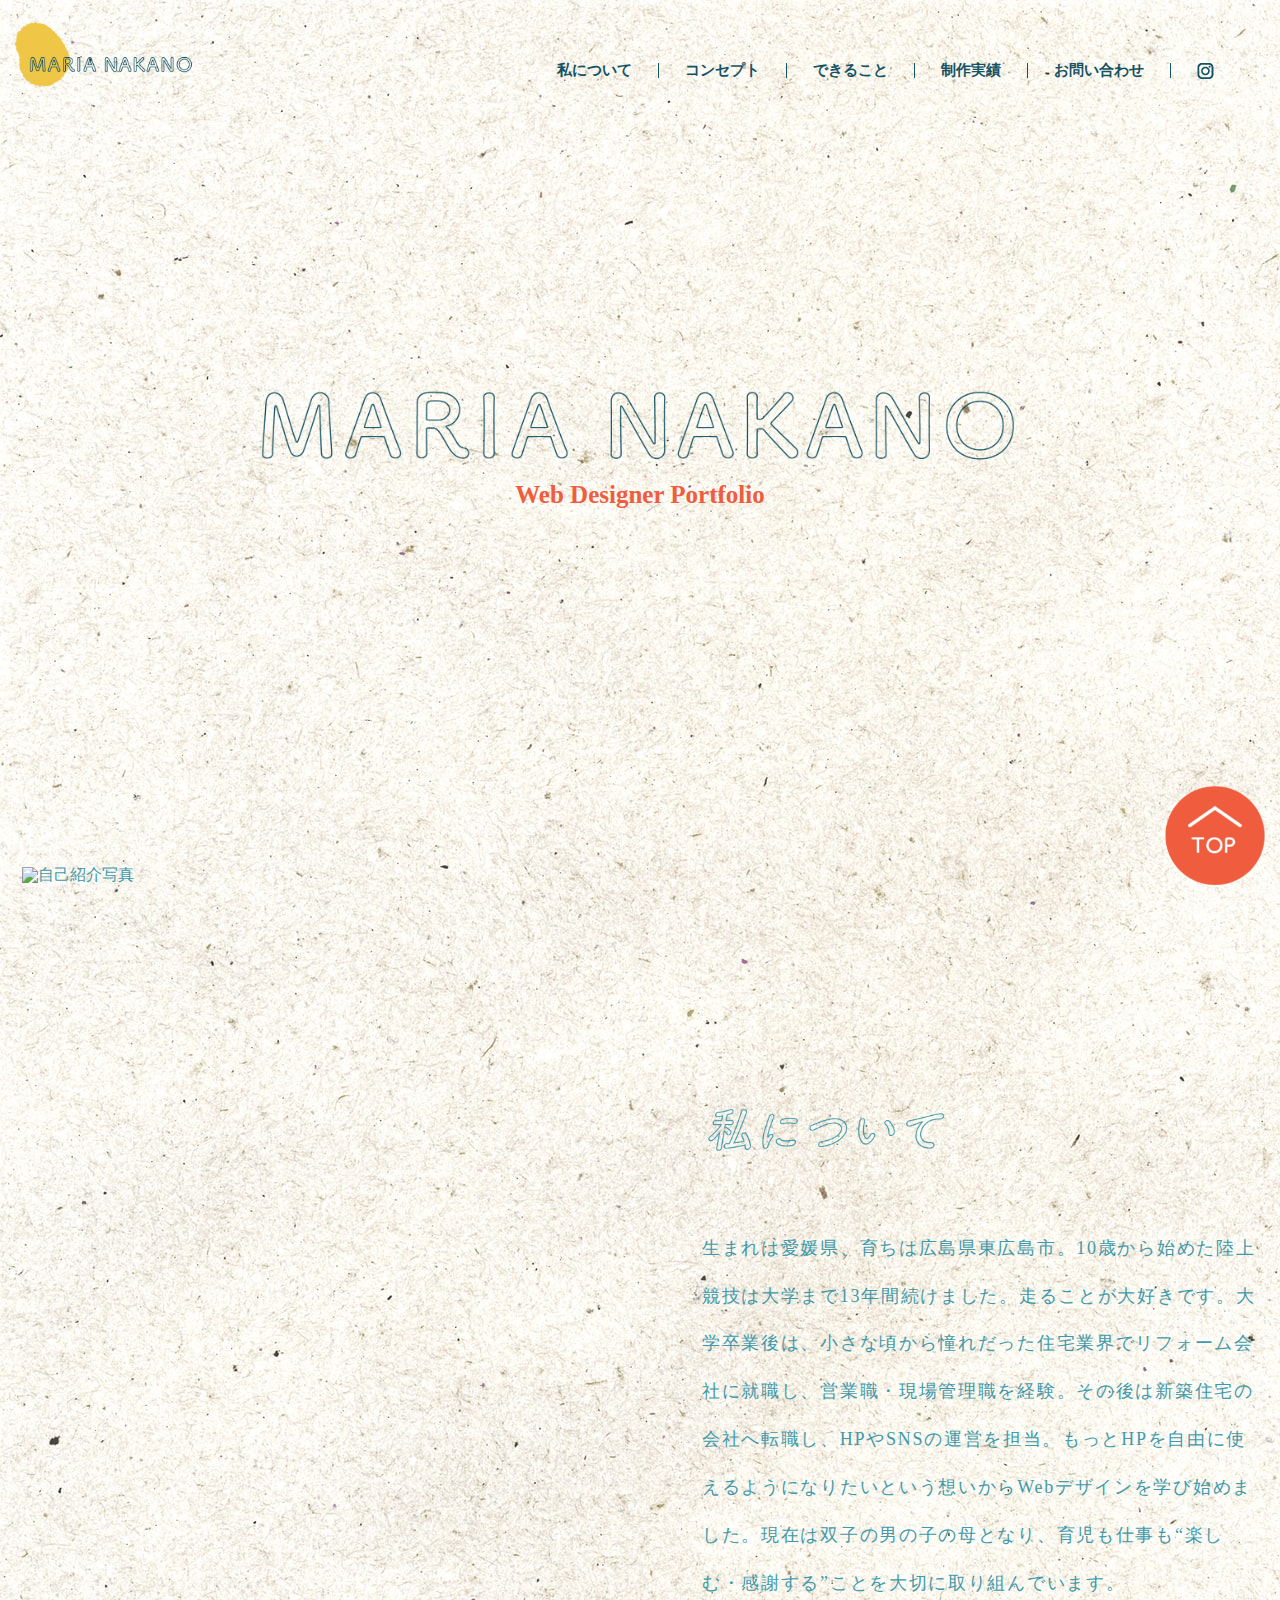
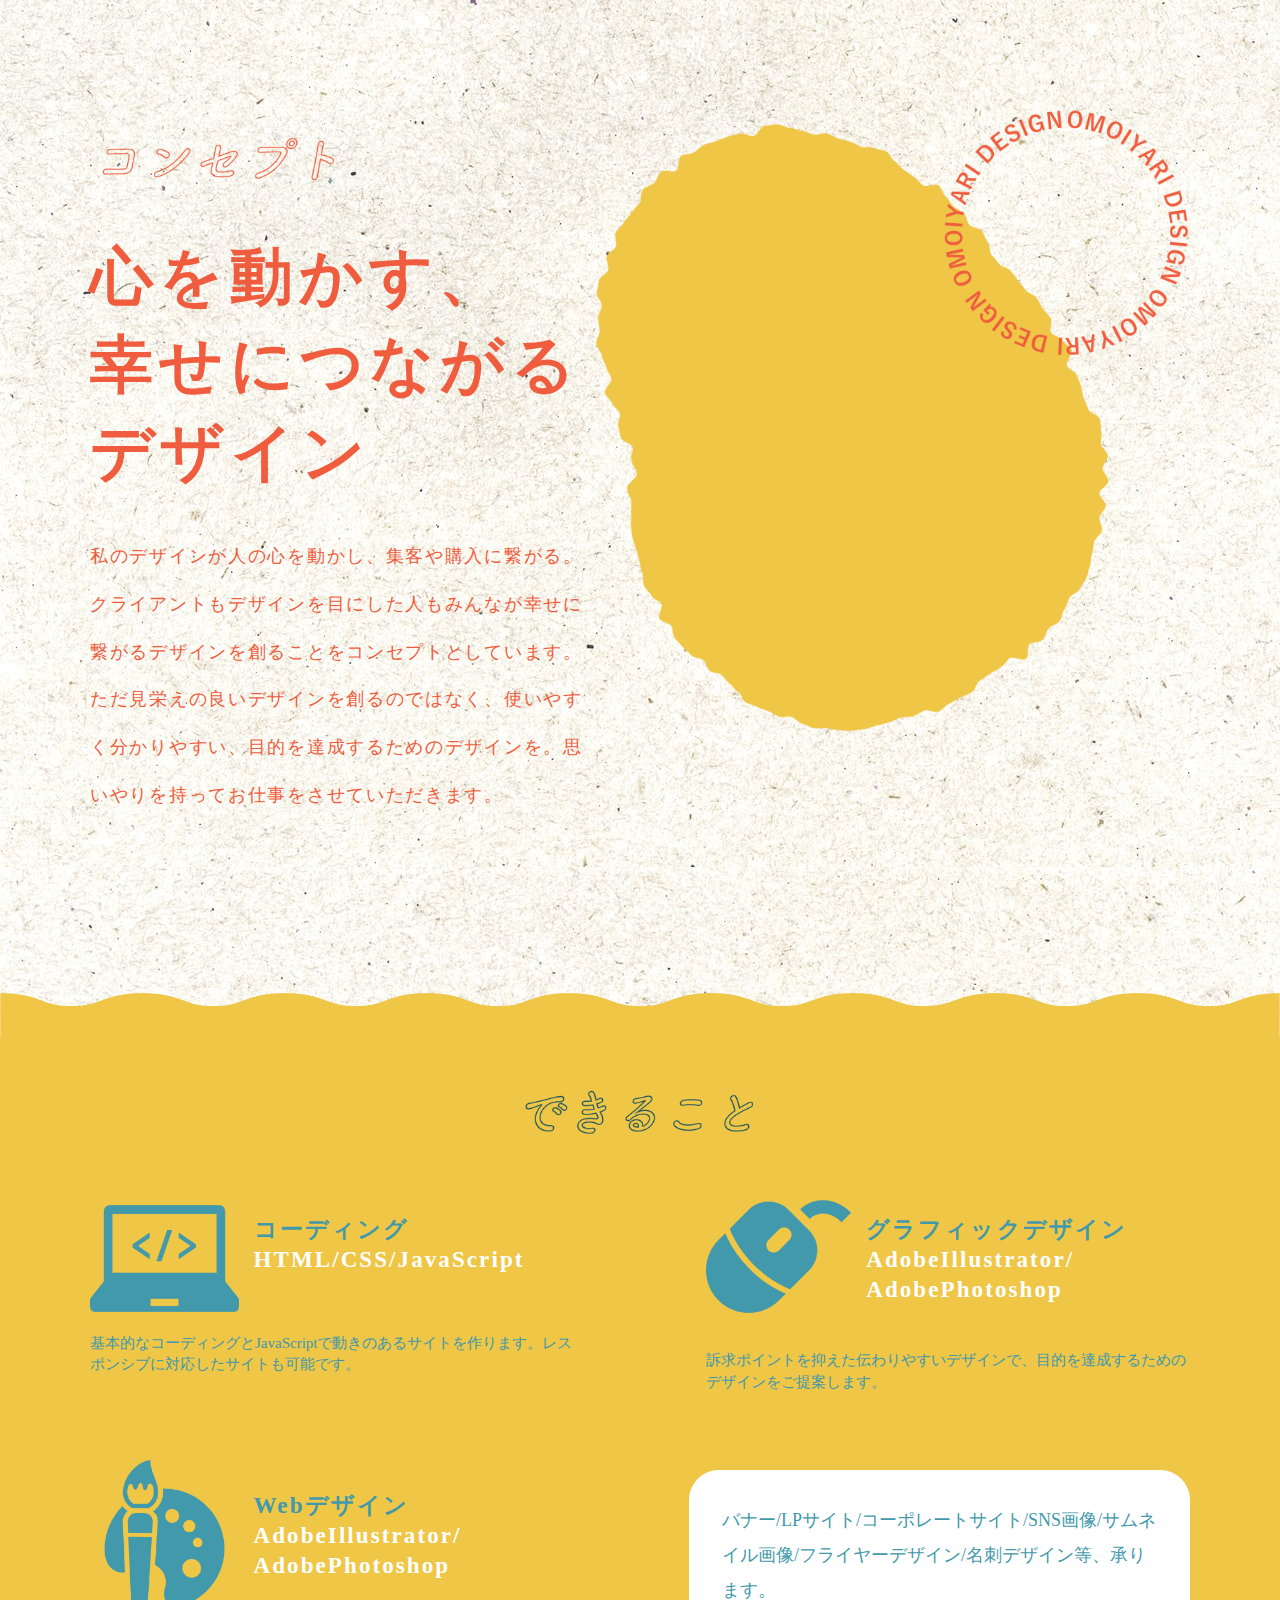
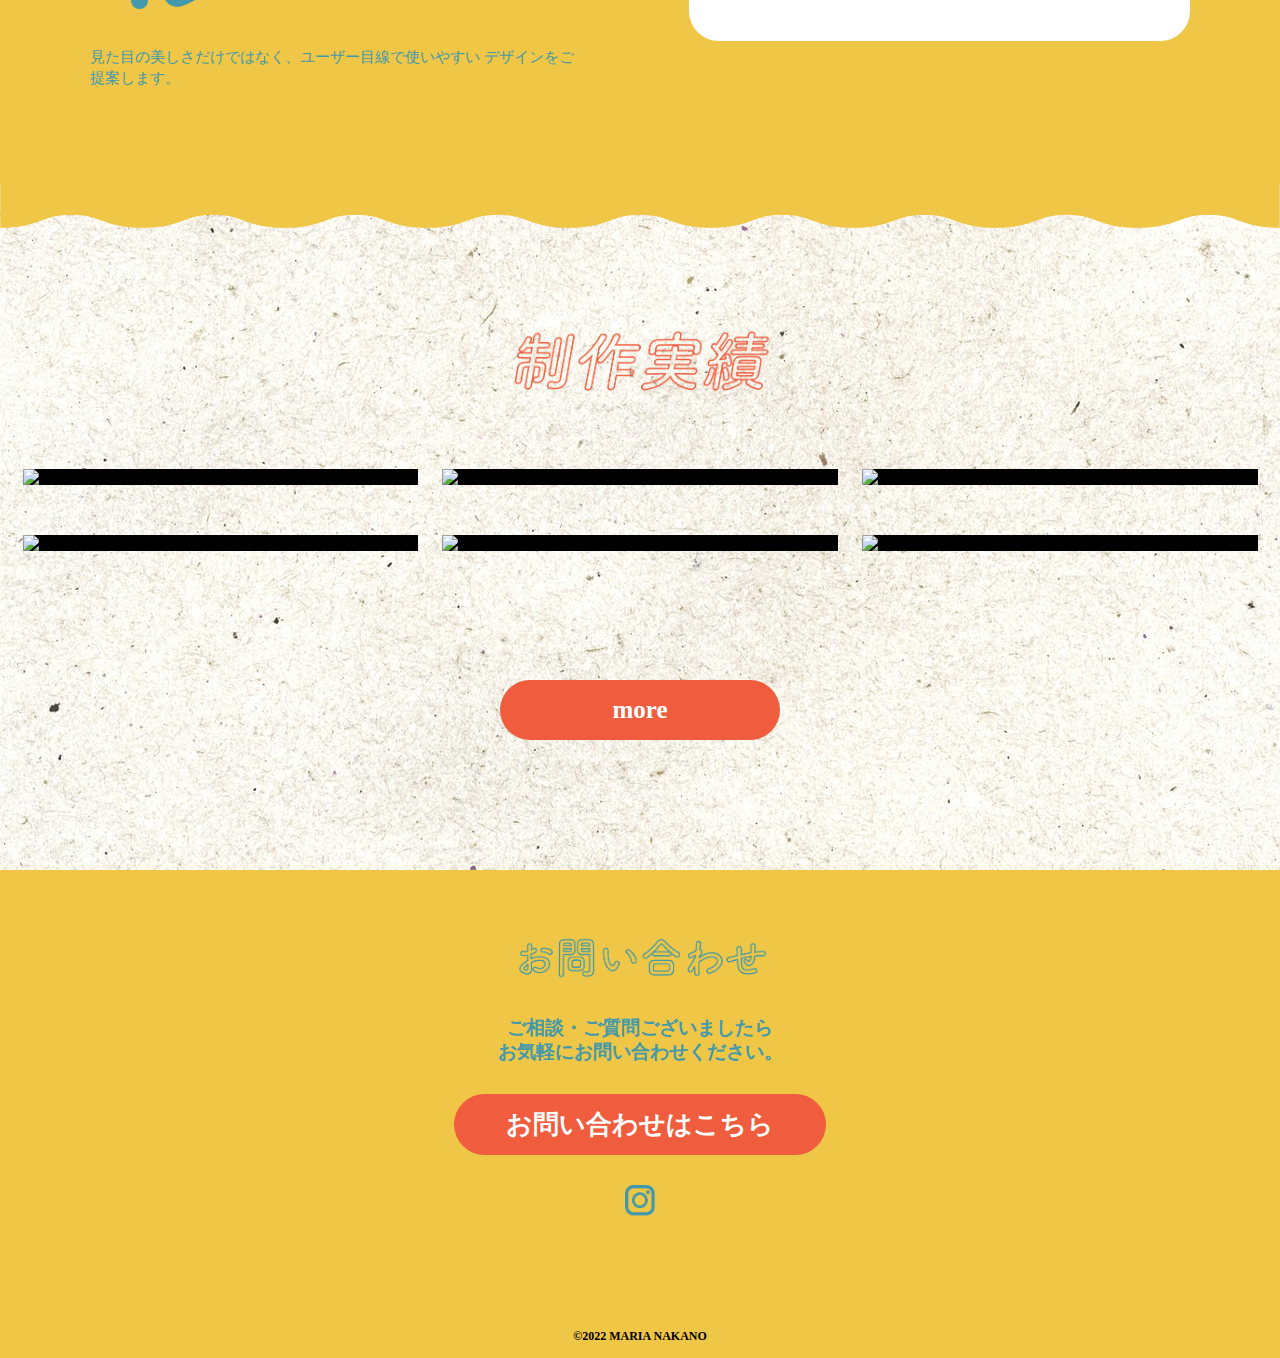
==== commit 4381aa3f: "8月8日" ====
--- a/index.html
+++ b/index.html
@@ -121,7 +121,7 @@
           <div class="graphic_text">
             <img src="img/webdesign.png" alt="グラフィックデザインのアイコン">
             <h4>グラフィックデザイン<br>
-              <span>AdobeIllustrator/Photoshop</span>
+              <span>AdobeIllustrator/<br>AdobePhotoshop</span>
             </h4>
           </div>
           <p>訴求ポイントを抑えた伝わりやすいデザインで、目的を達成するためのデザインをご提案します。</p>
@@ -131,7 +131,7 @@
           <div class="webdesign_text">
             <img src="img/graphic.png" alt="Webデザインのアイコン">
             <h4>Webデザイン<br>
-              <span>AdobeIllustrator/Photoshop</span>
+              <span>AdobeIllustrator/<br>AdobePhotoshop</span>
             </h4>
           </div>
           <p>見た目の美しさだけではなく、ユーザー目線で使いやすい
--- a/CSS/style.css
+++ b/CSS/style.css
@@ -230,9 +230,10 @@
 
 .skill_list {
   display: flex;
+  justify-content: space-between;
   margin: auto;
   flex-wrap: wrap;
-  padding: 40px 10px 0 25px;
+  padding: 40px 60px 0 60px;
   max-width: 1100px;
 }
 
@@ -243,8 +244,8 @@
 }
 
 .skill_list h4 {
-  font-size: 1.96vw;
-  padding-top: 15px;
+  font-size: 1.8vw;
+  letter-spacing: 0.09em;
   padding-bottom: 15px;
   padding-left: 15px;
   line-height: 1.3;
@@ -262,7 +263,7 @@
 
 .codeing {
   width: 45%;
-  margin-right: 57px;
+  margin-right: 60px;
   margin-bottom: 65px;
 }
 
@@ -282,7 +283,7 @@
 
 
 .graphic {
-  width: 45%;
+  width: 44%;
 }
 
 .graphic p {
@@ -327,12 +328,12 @@
   border: 3.6843px solid #FFFFFF;
   background-color: #FFFFFF;
   border-radius: 30px;
-  margin: 40px 0 0 59px;
+  margin-top: 30px;
   align-self: flex-start;
 }
 
 .skill-info p {
-  padding: 47px 32px;
+  padding: 30px 30px;
   font-size: 18px;
   line-height: 1.94;
 }
@@ -881,7 +882,8 @@
 
   .skill_list {
     display: block;
-    width: 80%;
+    /* width: 80%; */
+    padding: 0 20px;
   }
 
   .codeing_text p {
@@ -889,8 +891,7 @@
   }
 
   .skill_list h4 {
-    font-size: 3.2vw;
-    padding-top: 15px;
+    font-size: 4vw;
     padding-bottom: 15px;
     padding-left: 15px;
   }
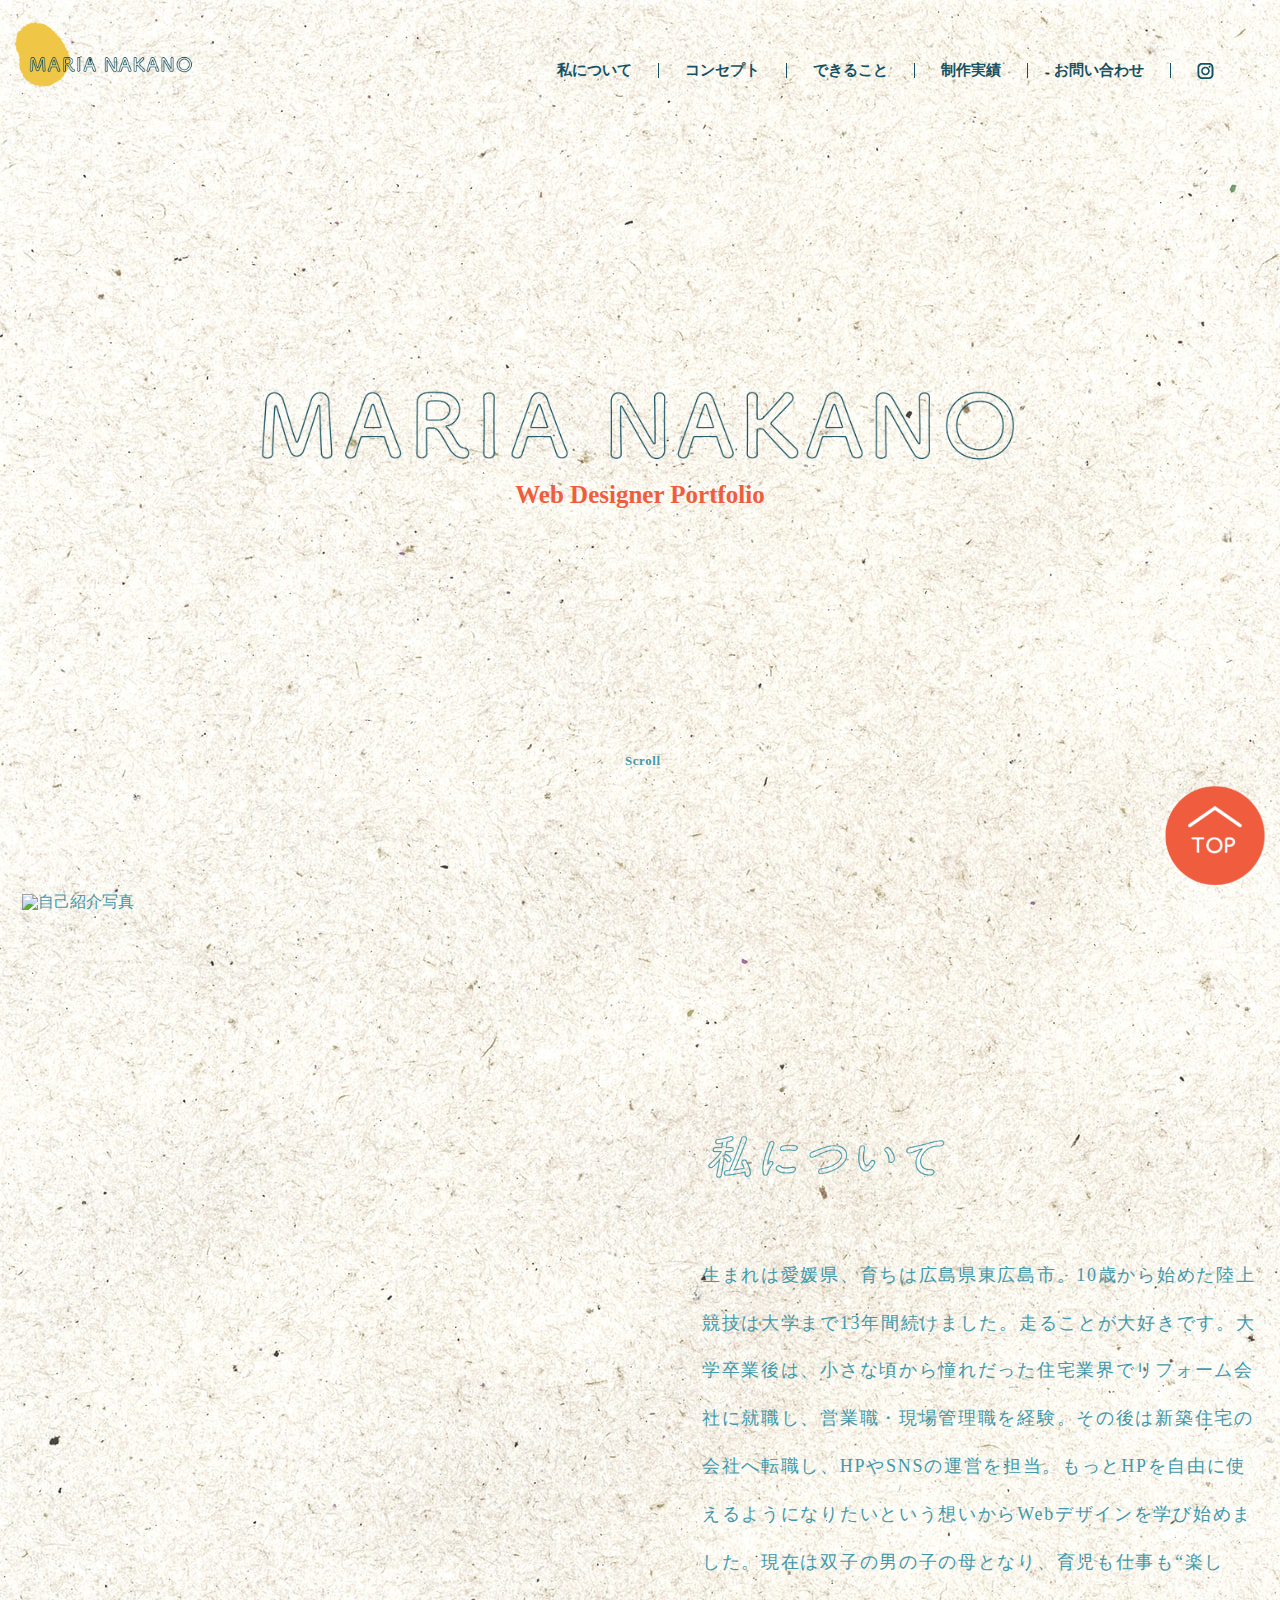
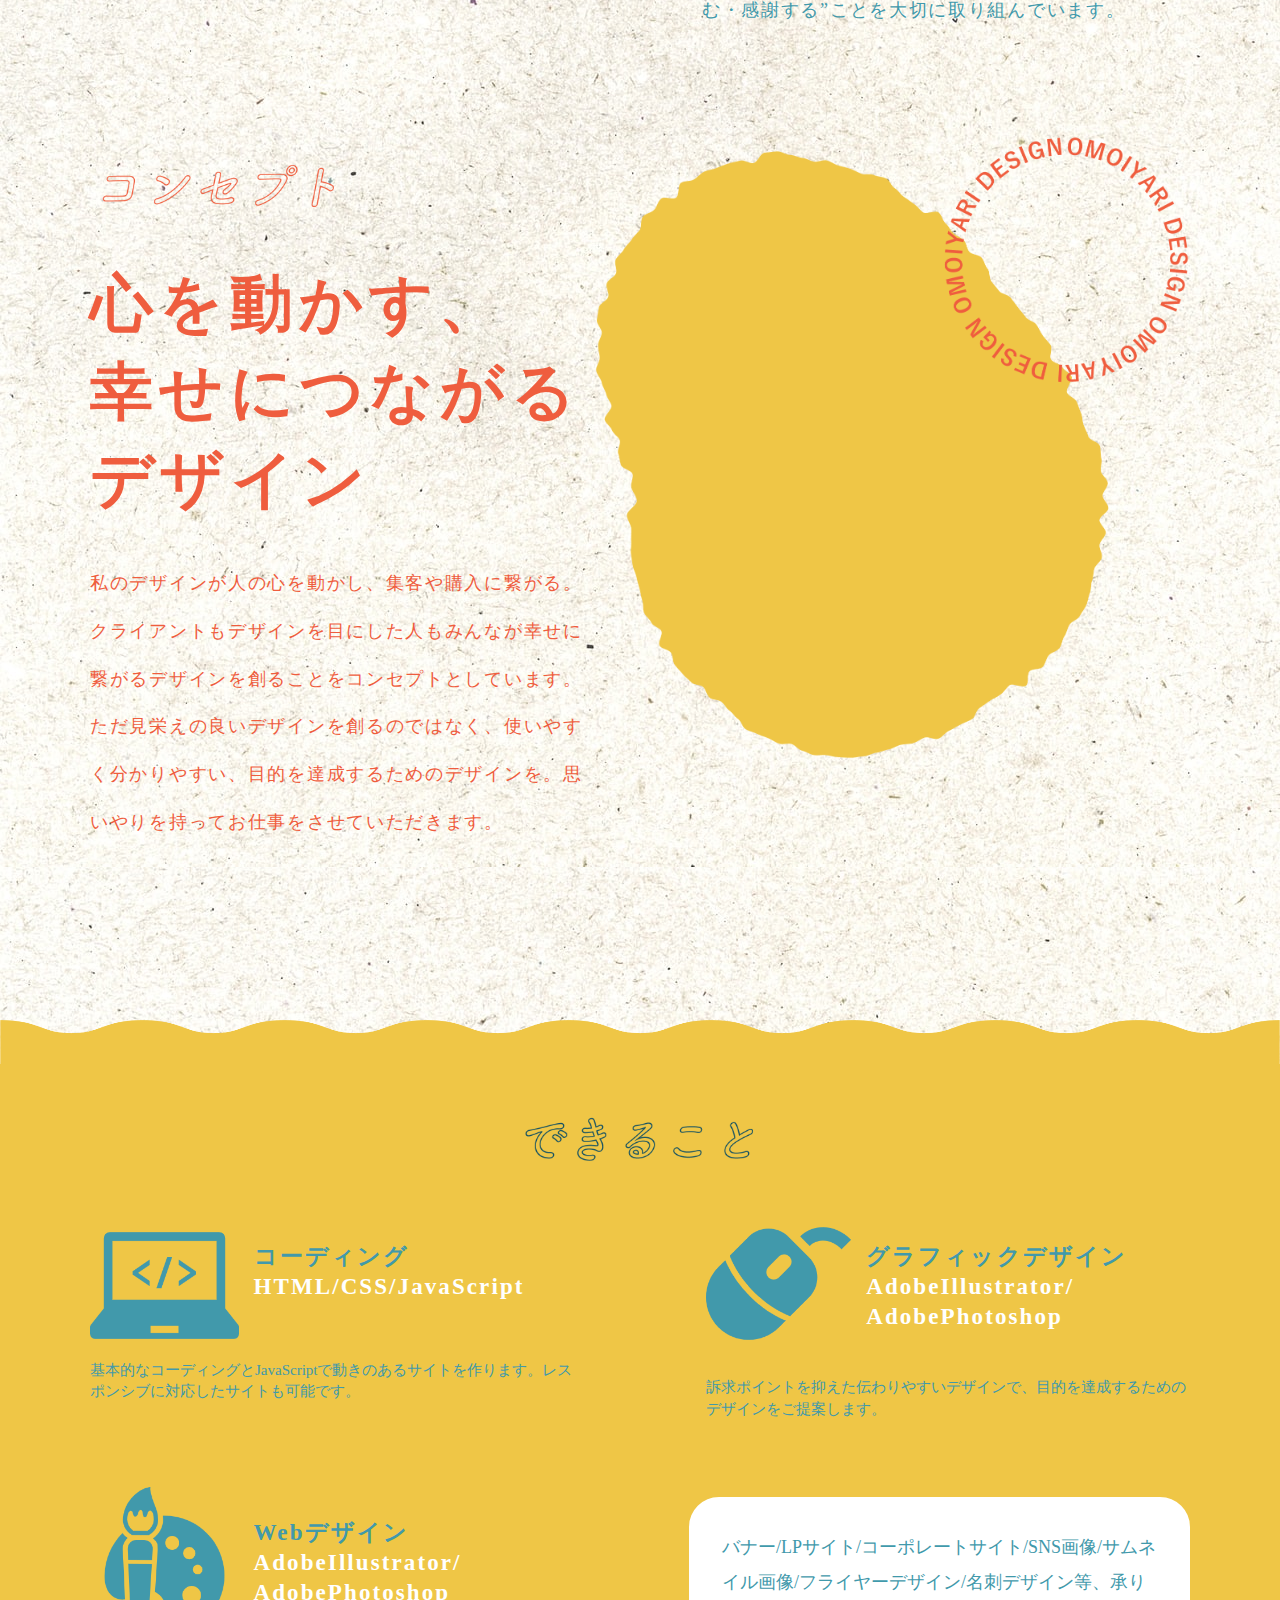
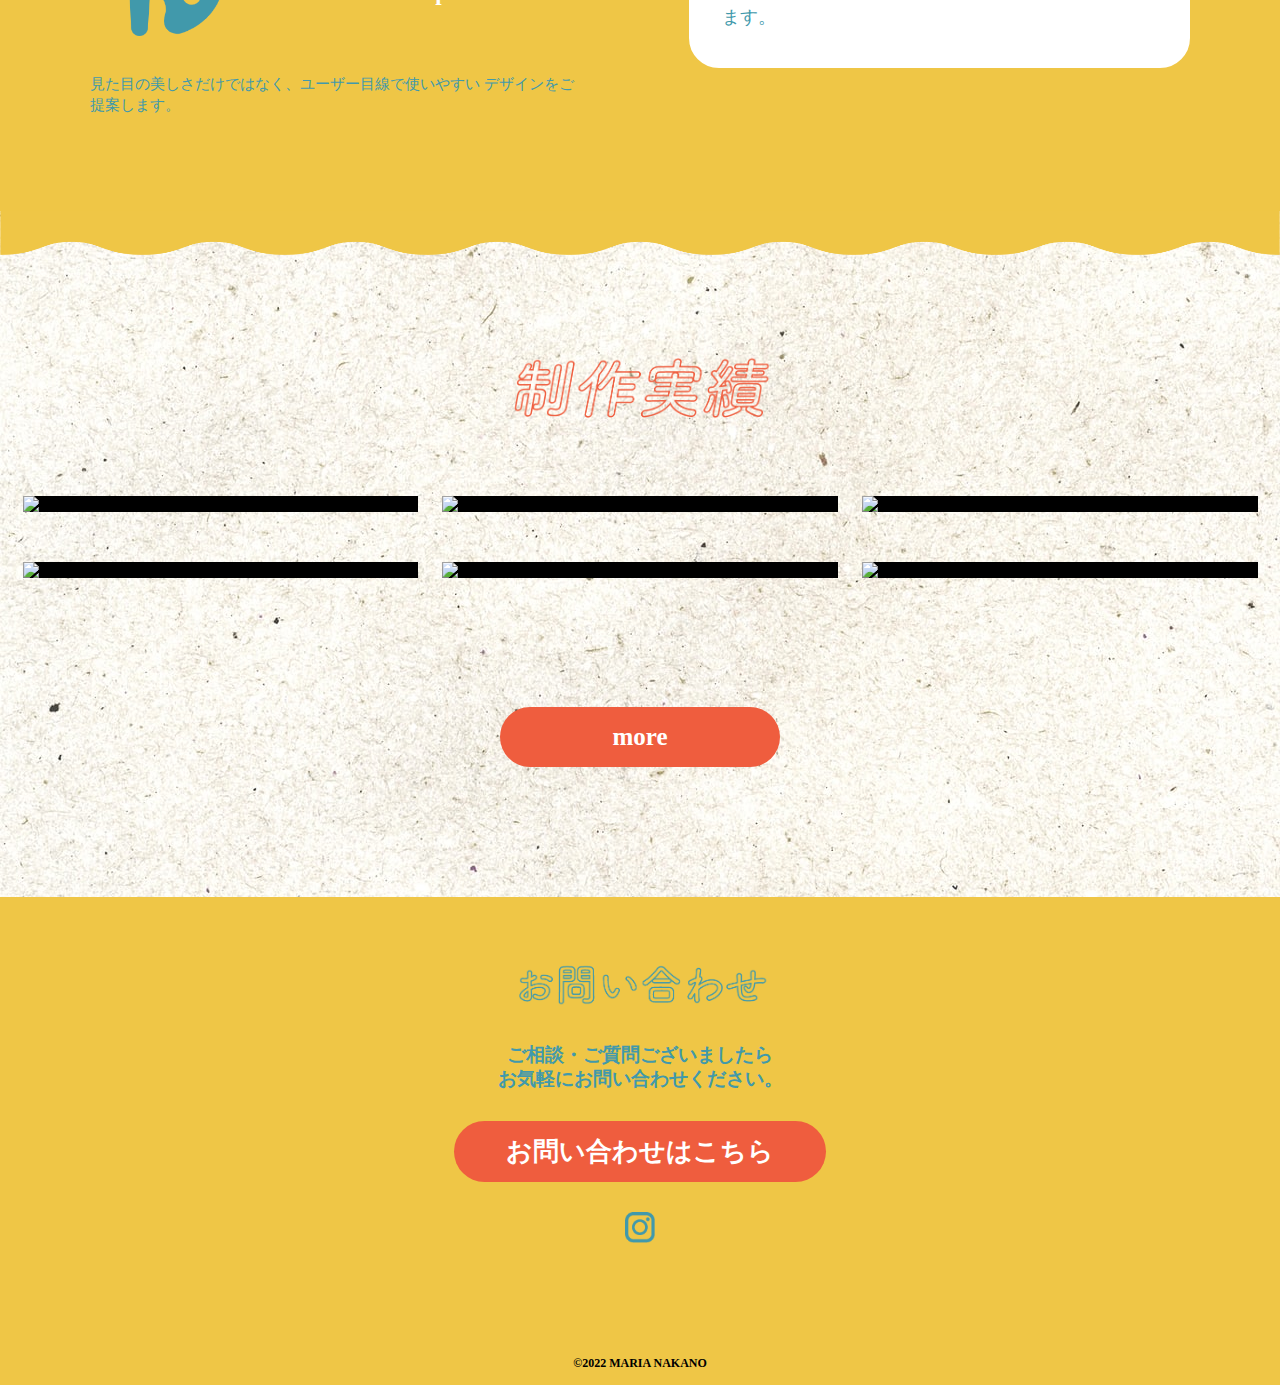
==== commit c20274fa: "8月8日" ====
--- a/index.html
+++ b/index.html
@@ -64,6 +64,8 @@
     </div>
   </section>
 
+  <div class="scrolldown1"><span>Scroll</span></div>
+
   <!-- 私について -->
   <section id="about">
     <div class="about_wrap">
@@ -153,27 +155,27 @@
 
       <div class="works-img">
         <ul>
-          <li><a href="../portfolio_nakanomaria/designcafe.html"><img src="img/mock_salonLP.png"></a></li>
-
-          <li><a href="#"><img src="img/mock_banner1.png"></a></li>
-
-          <li><a href="#"><img src="img/mock_cafesite.png"></a></li>
-
-          <li><a href="#"><img src="img/mock_banner3.png"></a></li>
-
-          <li><a href="#"><img src="img/mock_outdoor.png"></a></li>
-
-          <li><a href="#"><img src="img/mock_banner2.png"></a></li>
+          <li><a href="../portfolio_nakanomaria/lifehairdesign.html"><img src="img/mock_salonLP.png"></a></li>
+
+          <li><a href="../portfolio_nakanomaria/skincarebanner.html"><img src="img/mock_banner1.png"></a></li>
+
+          <li><a href="../portfolio_nakanomaria/designcafe.html"><img src="img/mock_cafesite.png"></a></li>
+
+          <li><a href="../portfolio_nakanomaria/kyuzinbanner.html"><img src="img/mock_banner3.png"></a></li>
+
+          <li><a href="../portfolio_nakanomaria/outdoorbanner.html"><img src="img/mock_outdoor.png"></a></li>
+
+          <li><a href="../portfolio_nakanomaria/saladbanner.html"><img src="img/mock_banner2.png"></a></li>
         </ul>
       </div>
       <!-- SP版制作実績スライダー表示 -->
       <div class="single-item">
-        <div><a href="../portfolio_nakanomaria/designcafe.html"><img src="img/mock_salonLP.png"></a></div>
-        <div><a href="#"><img src="img/mock_banner1.png"></a></div>
-        <div><a href="#"><img src="img/mock_cafesite.png"></a></div>
-        <div><a href="#"><img src="img/mock_banner3.png"></a></div>
-        <div><a href="#"><img src="img/mock_outdoor.png"></a></div>
-        <div><a href="#"><img src="img/mock_banner2.png"></a></div>
+        <div><a href="../portfolio_nakanomaria/lifehairdesign.html"><img src="img/mock_salonLP.png"></a></div>
+        <div><a href="../portfolio_nakanomaria/skincarebanner.html"><img src="img/mock_banner1.png"></a></div>
+        <div><a href="../portfolio_nakanomaria/designcafe.html"><img src="img/mock_cafesite.png"></a></div>
+        <div><a href="../portfolio_nakanomaria/kyuzinbanner.html"><img src="img/mock_banner3.png"></a></div>
+        <div><a href="../portfolio_nakanomaria/outdoorbanner.html"><img src="img/mock_outdoor.png"></a></div>
+        <div><a href="../portfolio_nakanomaria/saladbanner.html"><img src="img/mock_banner2.png"></a></div>
       </div>
 
       <!-- moreボタン -->
--- a/CSS/style.css
+++ b/CSS/style.css
@@ -109,7 +109,7 @@
 
 .title {
   text-align: center;
-  margin: 30vh auto 40vh;
+  margin: 30vh auto 43vh;
 }
 
 .title h1 {
@@ -122,6 +122,79 @@
   color: rgb(239, 93, 62);
   font-weight: bold;
 }
+
+
+
+/*======スクロールダウン=======*/
+
+/*スクロールダウン全体の場所*/
+.scrolldown1 {
+  /*描画位置※位置は適宜調整してください*/
+  position: absolute;
+  left: 50%;
+  bottom: 80px;
+  /*全体の高さ*/
+  height: 50px;
+}
+
+/*Scrollテキストの描写*/
+.scrolldown1 span {
+  /*描画位置*/
+  position: absolute;
+  left: -15px;
+  top: -15px;
+  /*テキストの形状*/
+  color: rgb(65, 153, 171);
+  font-size: 0.8rem;
+  font-weight: bold;
+  letter-spacing: 0.05em;
+}
+
+/* 線の描写 */
+.scrolldown1::after {
+  content: "";
+  /*描画位置*/
+  position: absolute;
+  top: 0;
+  /*線の形状*/
+  width: 1px;
+  height: 30px;
+  background: rgb(65, 153, 171);
+  /*線の動き1.4秒かけて動く。永遠にループ*/
+  animation: pathmove 1.4s ease-in-out infinite;
+  opacity: 0;
+}
+
+/*高さ・位置・透過が変化して線が上から下に動く*/
+@keyframes pathmove {
+  0% {
+    height: 0;
+    top: 0;
+    opacity: 0;
+  }
+
+  30% {
+    height: 30px;
+    opacity: 1;
+  }
+
+  100% {
+    height: 0;
+    top: 50px;
+    opacity: 0;
+  }
+}
+
+
+
+
+
+
+
+
+
+
+
 
 /* 私について */
 .about_img {
@@ -877,13 +950,19 @@
 
   .skill_title img {
     padding-top: 0px;
+    padding-bottom: 30px;
     width: 42%;
   }
 
   .skill_list {
     display: block;
-    /* width: 80%; */
-    padding: 0 20px;
+    padding: 0px 0px;
+    margin: 0 30px;
+  }
+
+  .skill_list img {
+    width: 25%;
+    height: 25%;
   }
 
   .codeing_text p {
@@ -891,7 +970,7 @@
   }
 
   .skill_list h4 {
-    font-size: 4vw;
+    font-size: 3vw;
     padding-bottom: 15px;
     padding-left: 15px;
   }
@@ -903,9 +982,9 @@
   }
 
   .codeing {
-    width: 100%;
-    margin-right: 57px;
+    width: 95%;
     margin-bottom: 44px;
+    margin-right: 0px;
   }
 
   .codeing_text {
@@ -919,13 +998,13 @@
 
 
   .graphic {
-    width: 100%;
+    width: 95%;
     padding-bottom: 20px;
   }
 
 
   .webdesign {
-    width: 100%;
+    width: 95%;
     padding-bottom: 44px;
   }
 
@@ -943,7 +1022,7 @@
   }
 
   .skill-info p {
-    padding: 23px 30px;
+    /* padding: 23px 30px; */
     font-size: 15px;
     line-height: 1.4;
     text-align: center;
@@ -1184,6 +1263,16 @@
   }
 
 
+  /*======スクロールダウン=======*/
+  .scrolldown1 {
+    top: 500px;
+    height: 20px;
+  }
+
+  .scrolldown1 span {
+    font-size: 0.5rem;
+  }
+
 
 
 }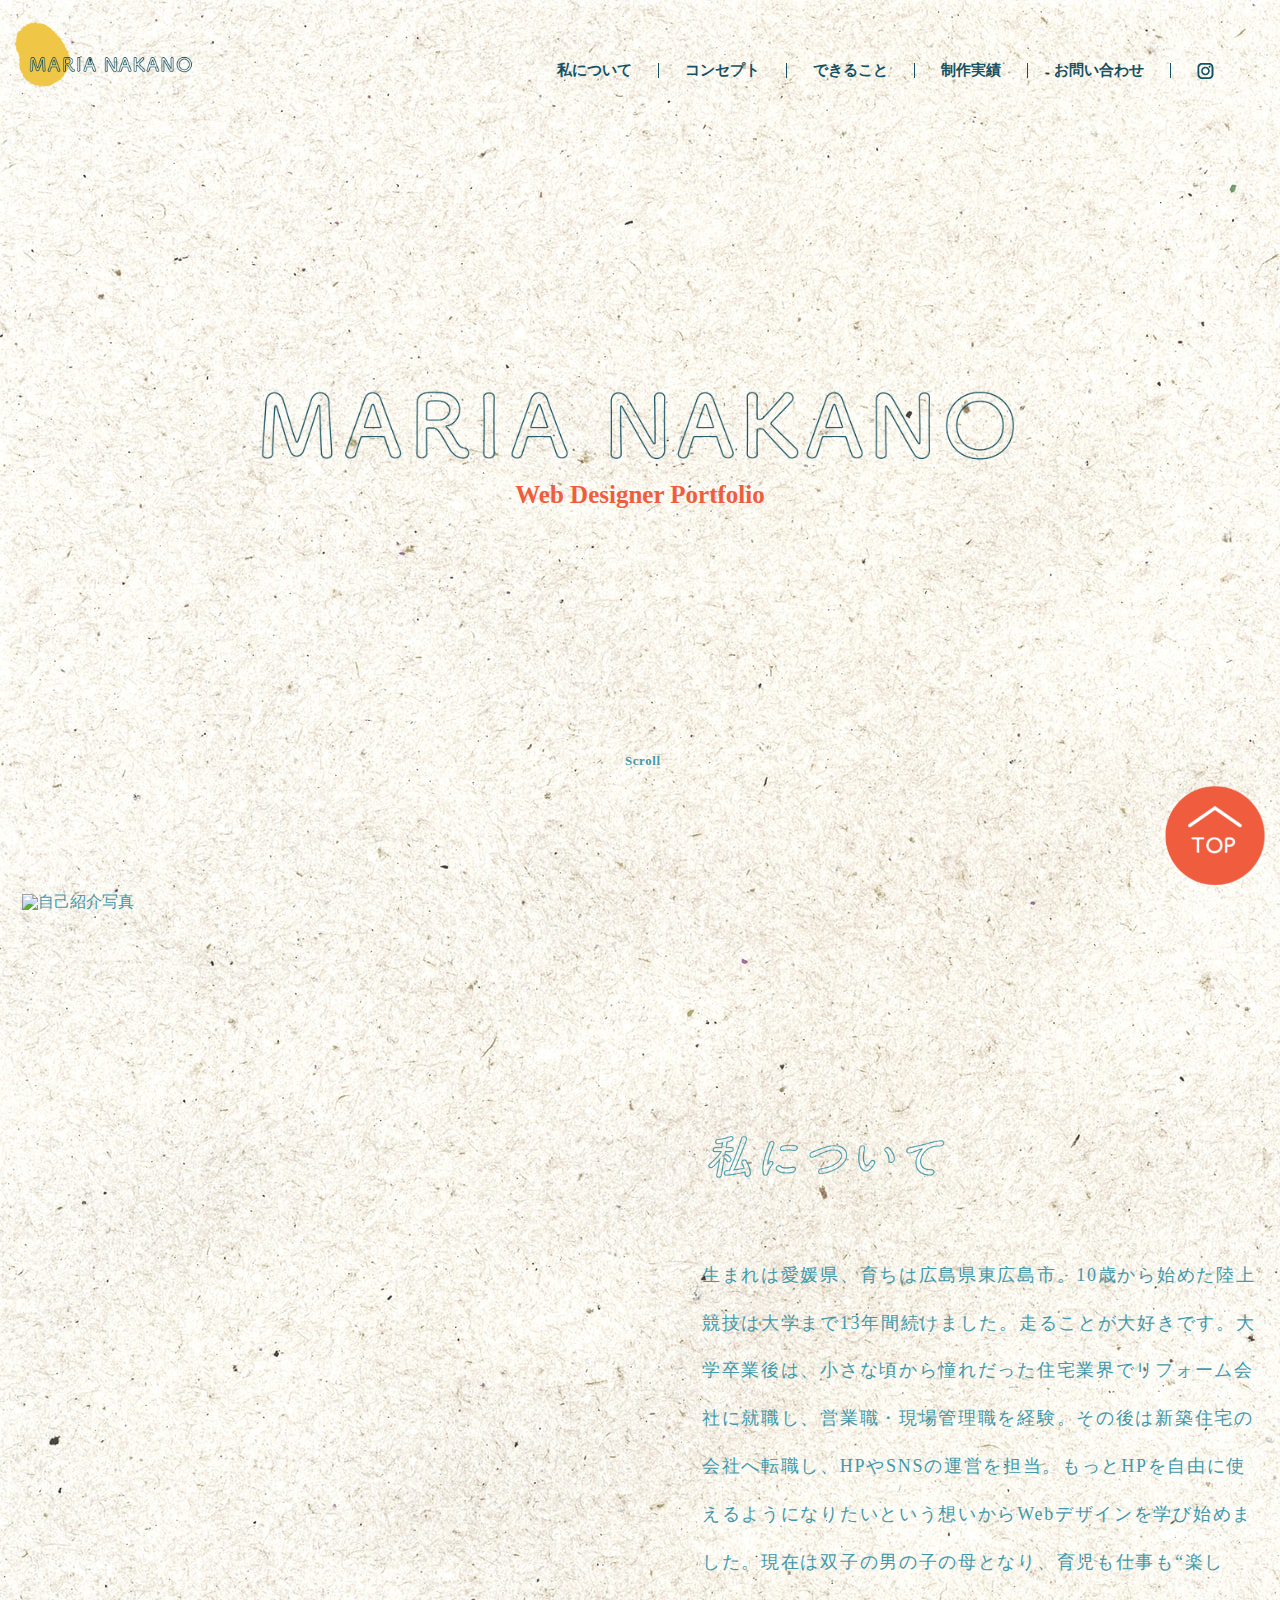
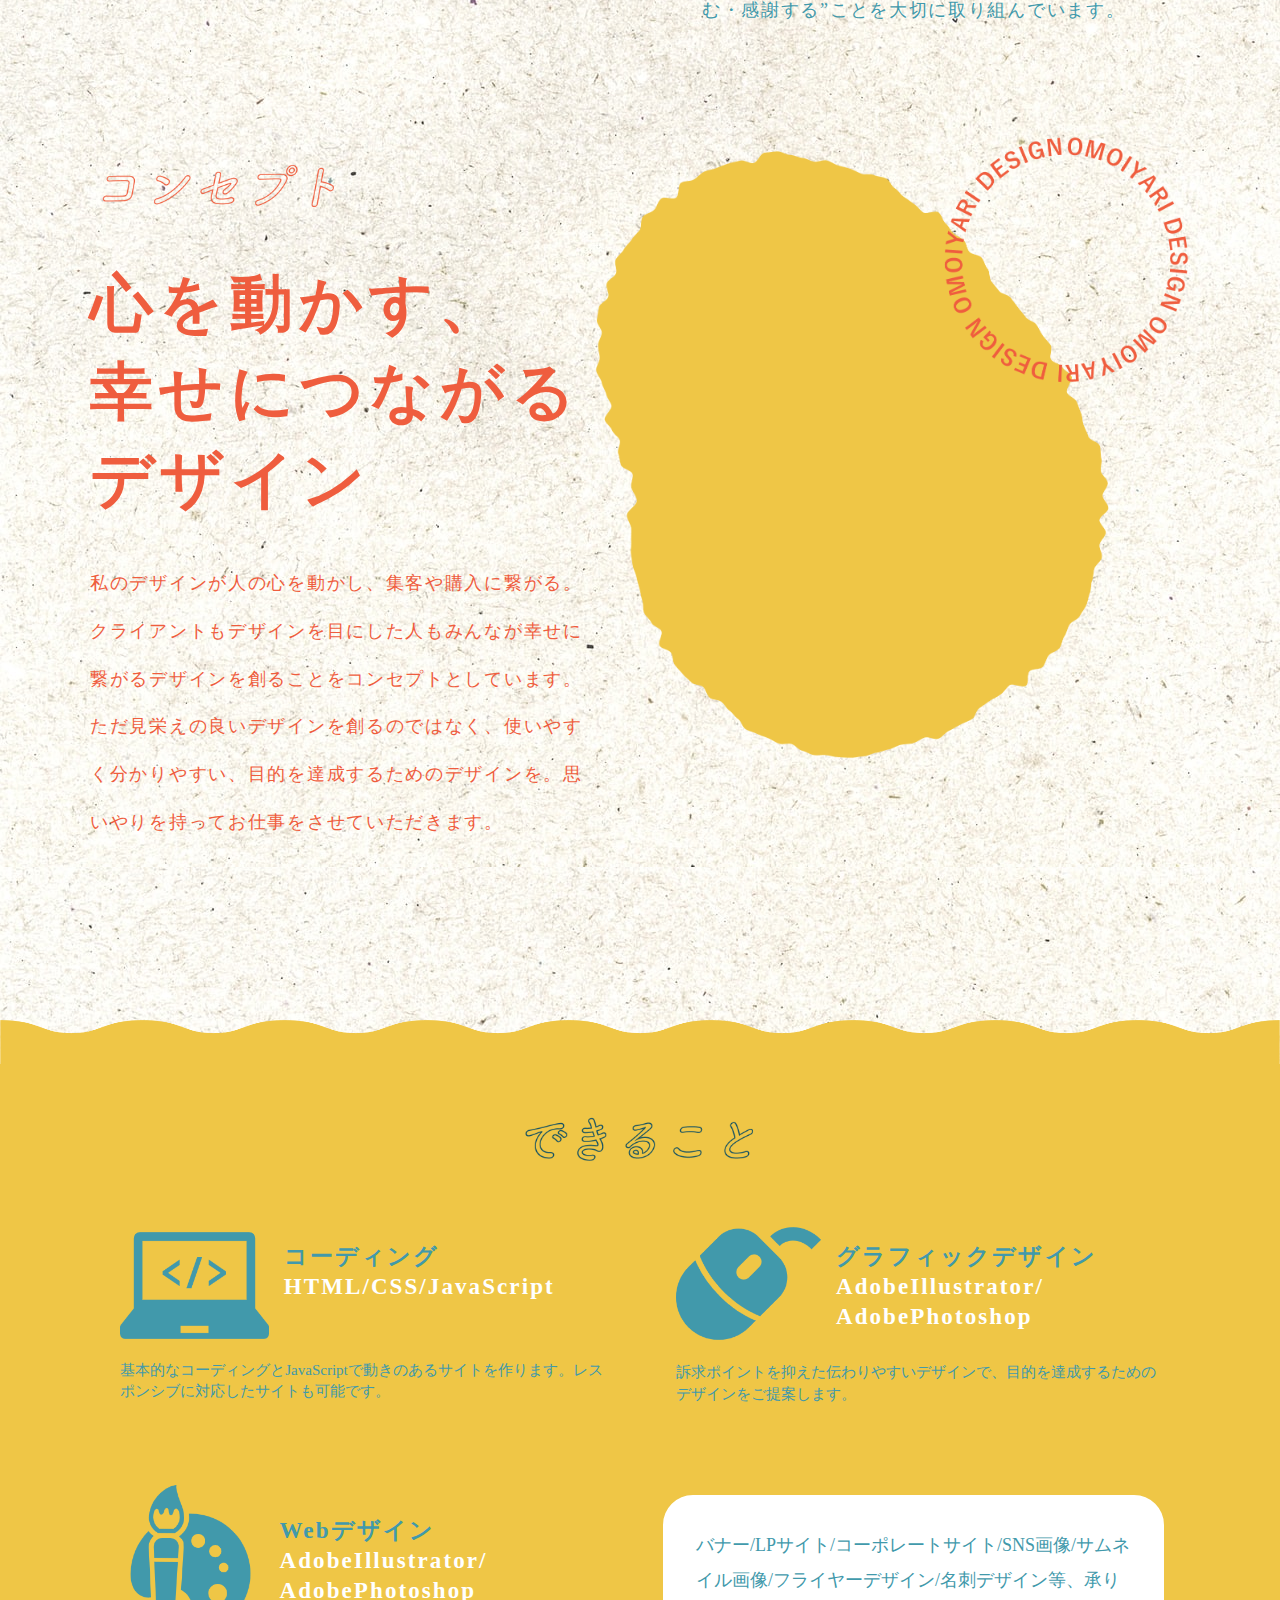
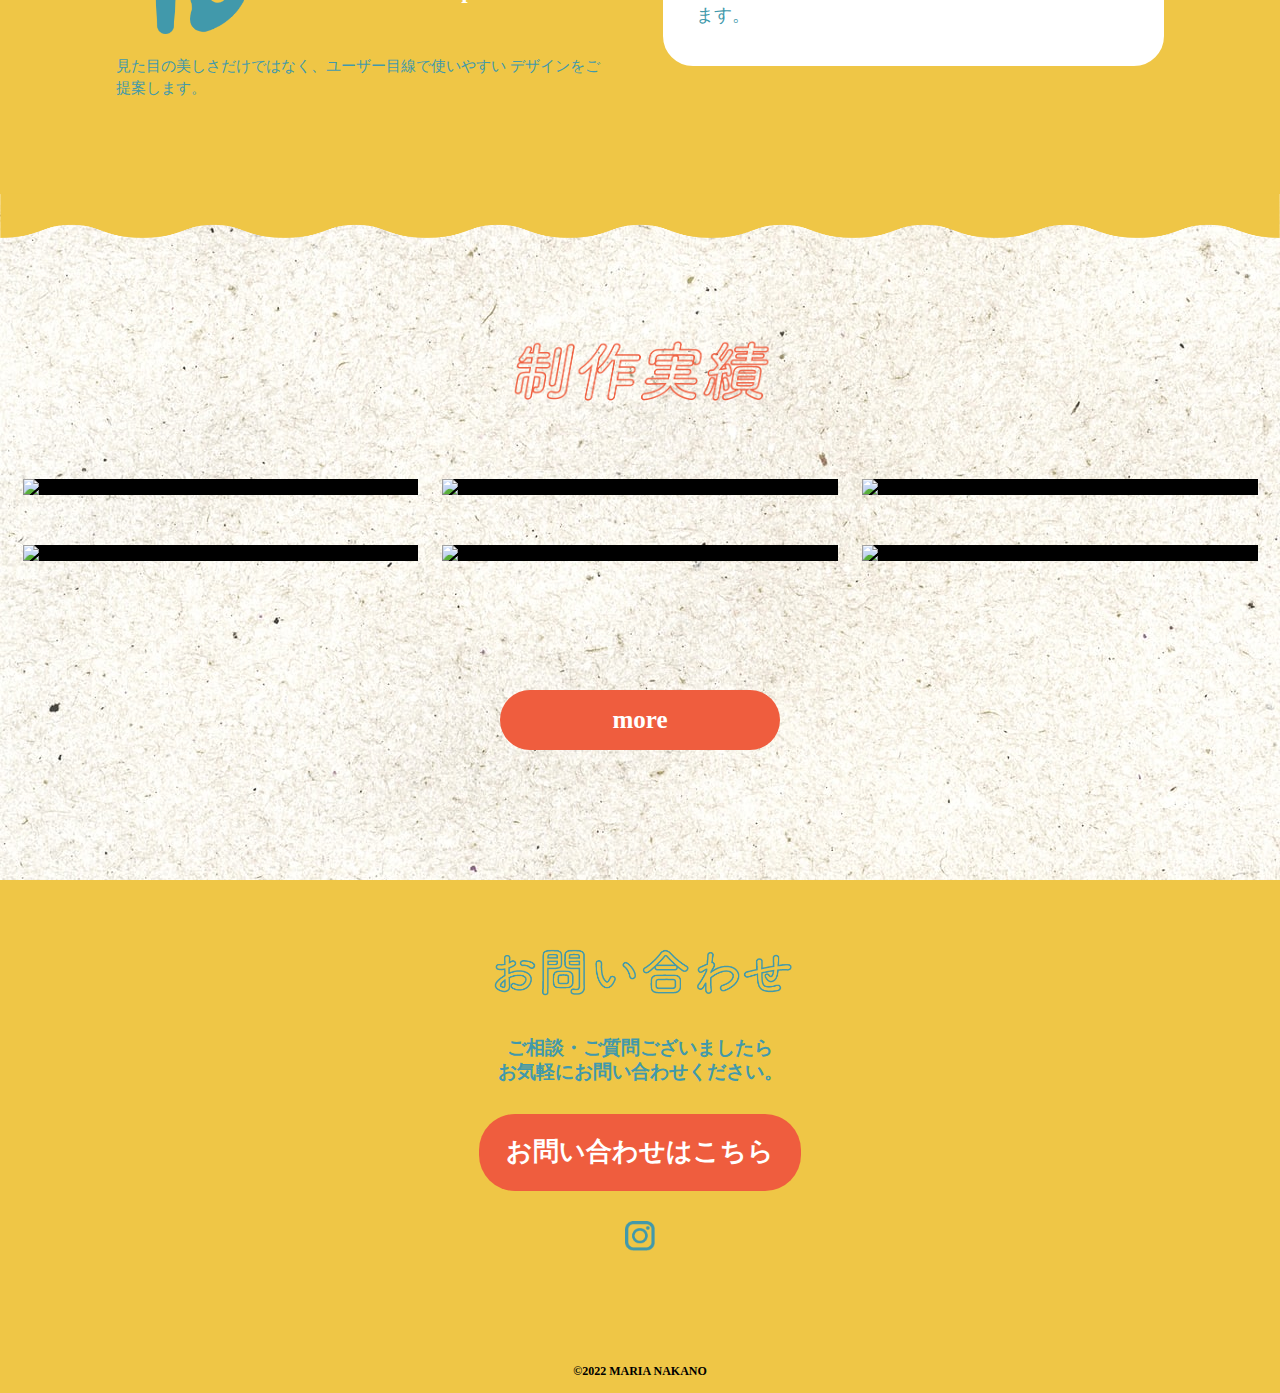
==== commit 6a119b93: "8月8日" ====
--- a/index.html
+++ b/index.html
@@ -57,8 +57,8 @@
     </div>
   </header>
 
-  <section id="title">
-    <div class="title">
+  <section id="maintitle">
+    <div class="maintitle">
       <h1><img src="img/maintitle.png"></h1>
       <p>Web Designer Portfolio</p>
     </div>
--- a/CSS/style.css
+++ b/CSS/style.css
@@ -107,17 +107,17 @@
   display: none;
 }
 
-.title {
+.maintitle {
   text-align: center;
   margin: 30vh auto 43vh;
 }
 
-.title h1 {
+.maintitle h1 {
   width: 60%;
   margin: auto;
 }
 
-.title p {
+.maintitle p {
   font-size: 25px;
   color: rgb(239, 93, 62);
   font-weight: bold;
@@ -306,7 +306,7 @@
   justify-content: space-between;
   margin: auto;
   flex-wrap: wrap;
-  padding: 40px 60px 0 60px;
+  padding-top: 40px;
   max-width: 1100px;
 }
 
@@ -319,7 +319,6 @@
 .skill_list h4 {
   font-size: 1.8vw;
   letter-spacing: 0.09em;
-  padding-bottom: 15px;
   padding-left: 15px;
   line-height: 1.3;
 }
@@ -336,8 +335,8 @@
 
 .codeing {
   width: 45%;
-  margin-right: 60px;
-  margin-bottom: 65px;
+  margin: 0 auto;
+  padding-bottom: 60px;
 }
 
 .codeing_text {
@@ -357,6 +356,8 @@
 
 .graphic {
   width: 44%;
+  margin: auto;
+  padding-bottom: 60px;
 }
 
 .graphic p {
@@ -376,6 +377,7 @@
 
 .webdesign {
   width: 45%;
+  margin: auto;
   padding-bottom: 95px;
 }
 
@@ -401,7 +403,7 @@
   border: 3.6843px solid #FFFFFF;
   background-color: #FFFFFF;
   border-radius: 30px;
-  margin-top: 30px;
+  margin: 30px auto 0;
   align-self: flex-start;
 }
 
@@ -506,7 +508,7 @@
 }
 
 .contact_title img {
-  width: 20%;
+  width: 24%;
 }
 
 .contact_wrap p {
@@ -524,8 +526,8 @@
   margin: 0 auto;
   color: #ffff;
   font-size: 2vw;
-  padding: 0.7em 1em;
-  width: 25%;
+  padding: 1em 1em;
+  width: 270px;
   font-weight: bold;
   background-color: rgb(239, 93, 62);
   border-radius: 4vh;
@@ -546,7 +548,7 @@
 }
 
 .works_title2 img {
-  width: 20%;
+  width: 25%;
 }
 
 .images {
@@ -957,7 +959,8 @@
   .skill_list {
     display: block;
     padding: 0px 0px;
-    margin: 0 30px;
+    margin: 0 auto;
+    width: 85%;
   }
 
   .skill_list img {
@@ -983,7 +986,6 @@
 
   .codeing {
     width: 95%;
-    margin-bottom: 44px;
     margin-right: 0px;
   }
 
@@ -999,7 +1001,8 @@
 
   .graphic {
     width: 95%;
-    padding-bottom: 20px;
+    padding-bottom: 40px;
+    margin-left: 23px;
   }
 
 
@@ -1137,6 +1140,7 @@
   /* お問合せボタン */
   .contact_btn a {
     padding: 0.8em 1em;
+    width: 150px;
   }
 
   .contact_wrap {
@@ -1209,7 +1213,11 @@
 
   /* designcafe.html */
   h2.works_title2 {
-    margin: 23px 0 20px 0;
+    margin: 45px 0 20px 0;
+  }
+
+  .works_title2 img {
+    width: 35%;
   }
 
   .images {
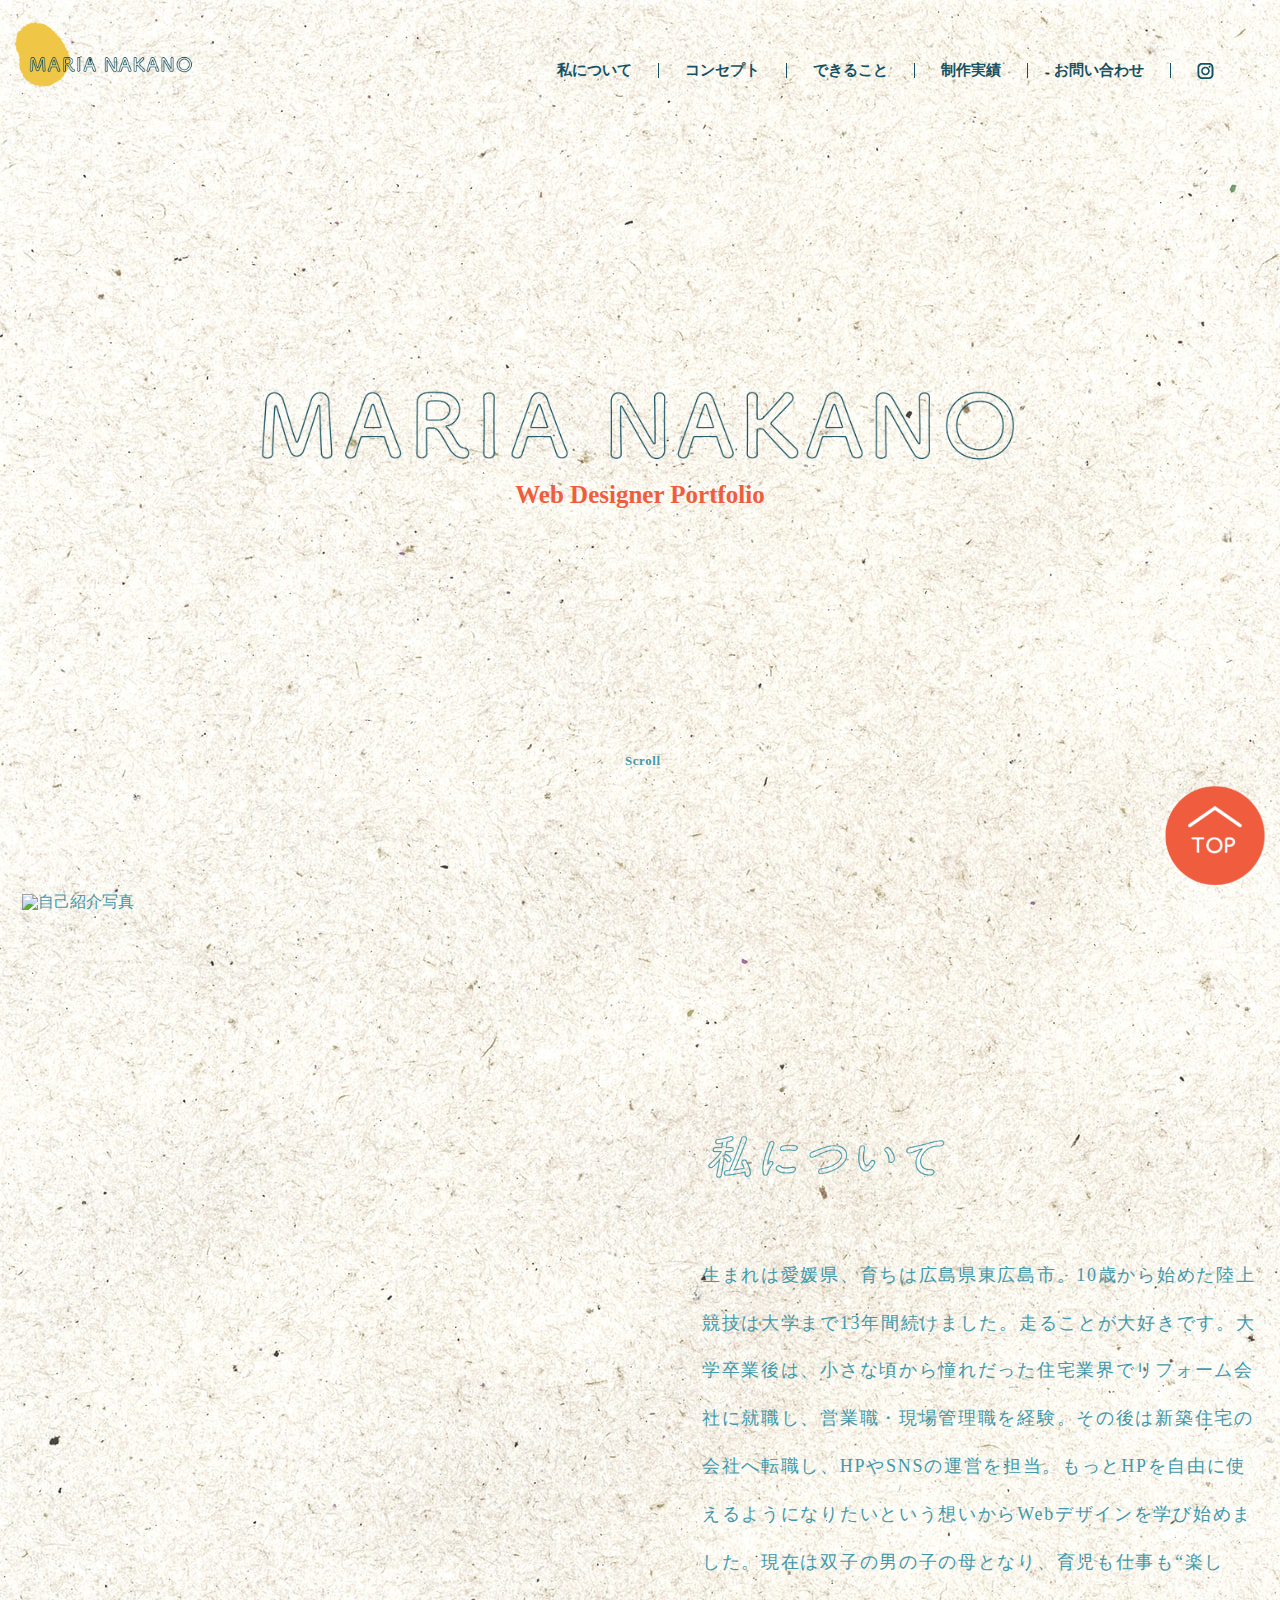
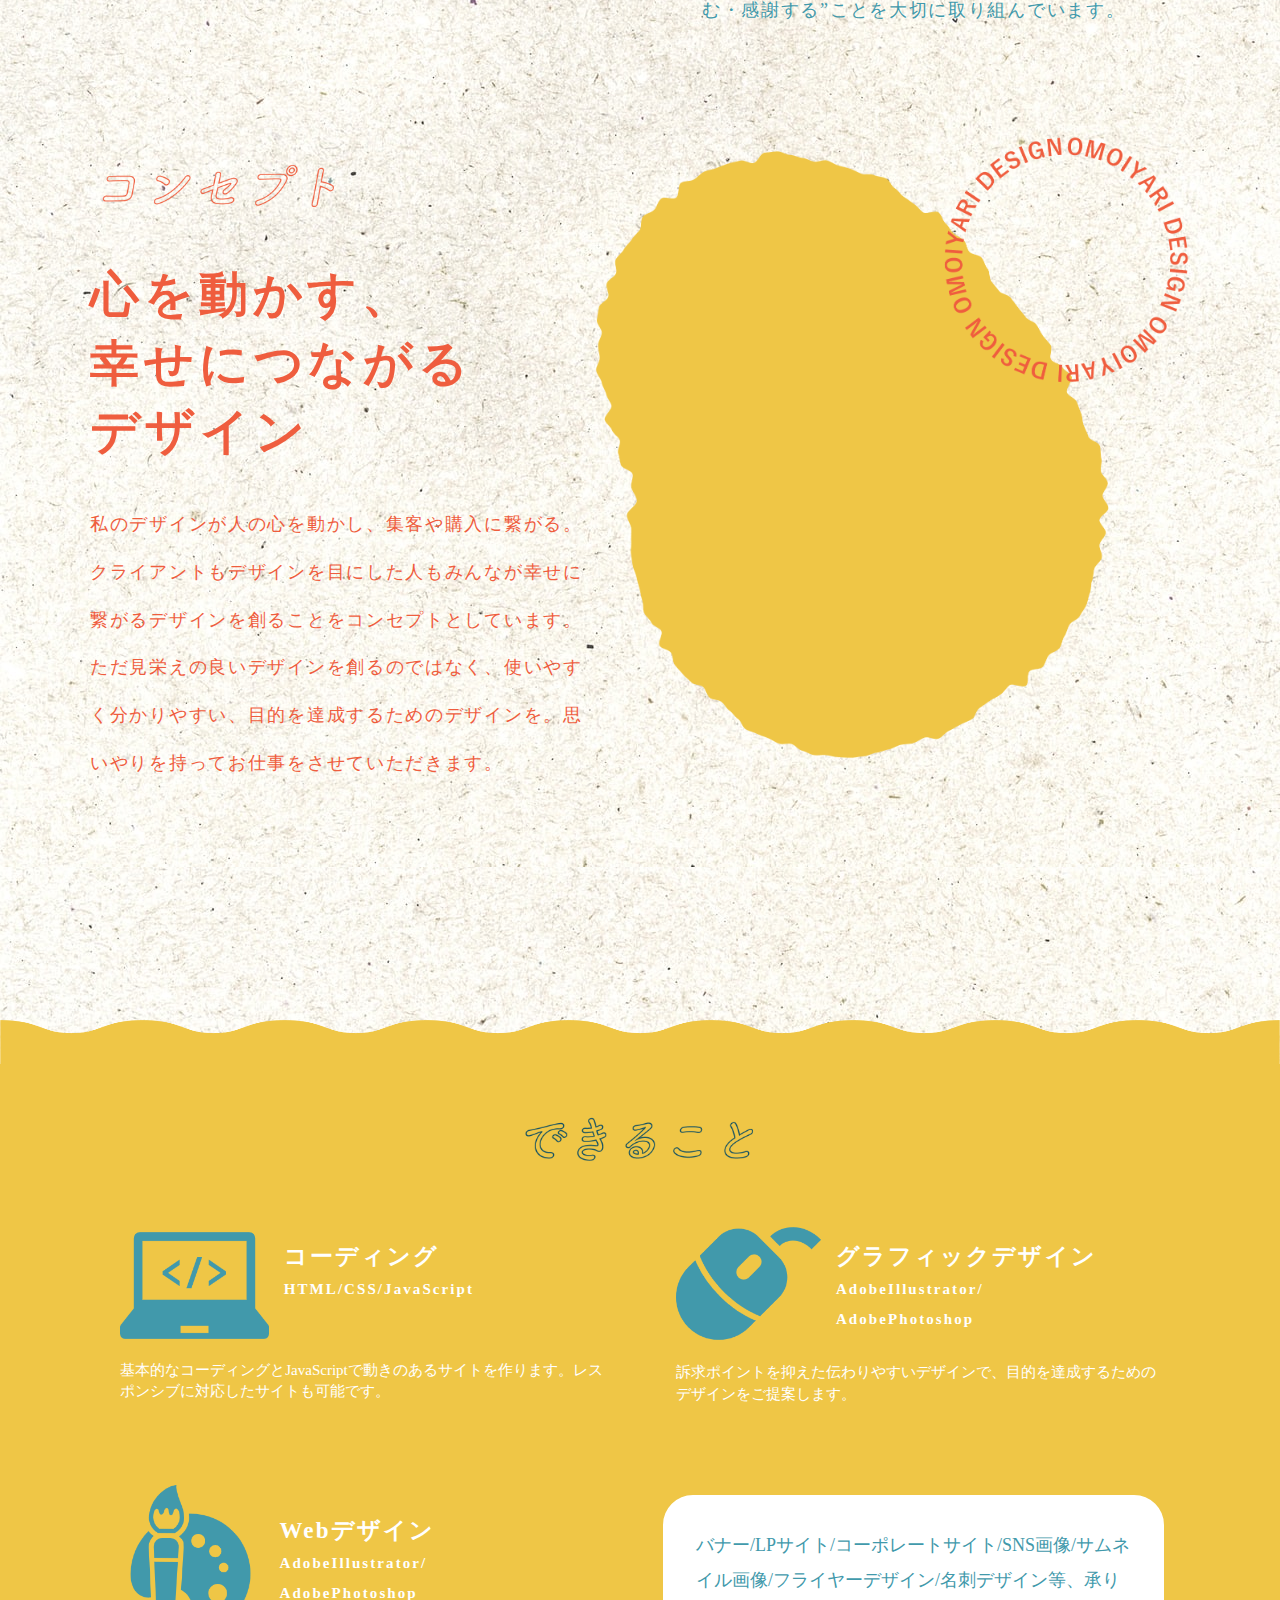
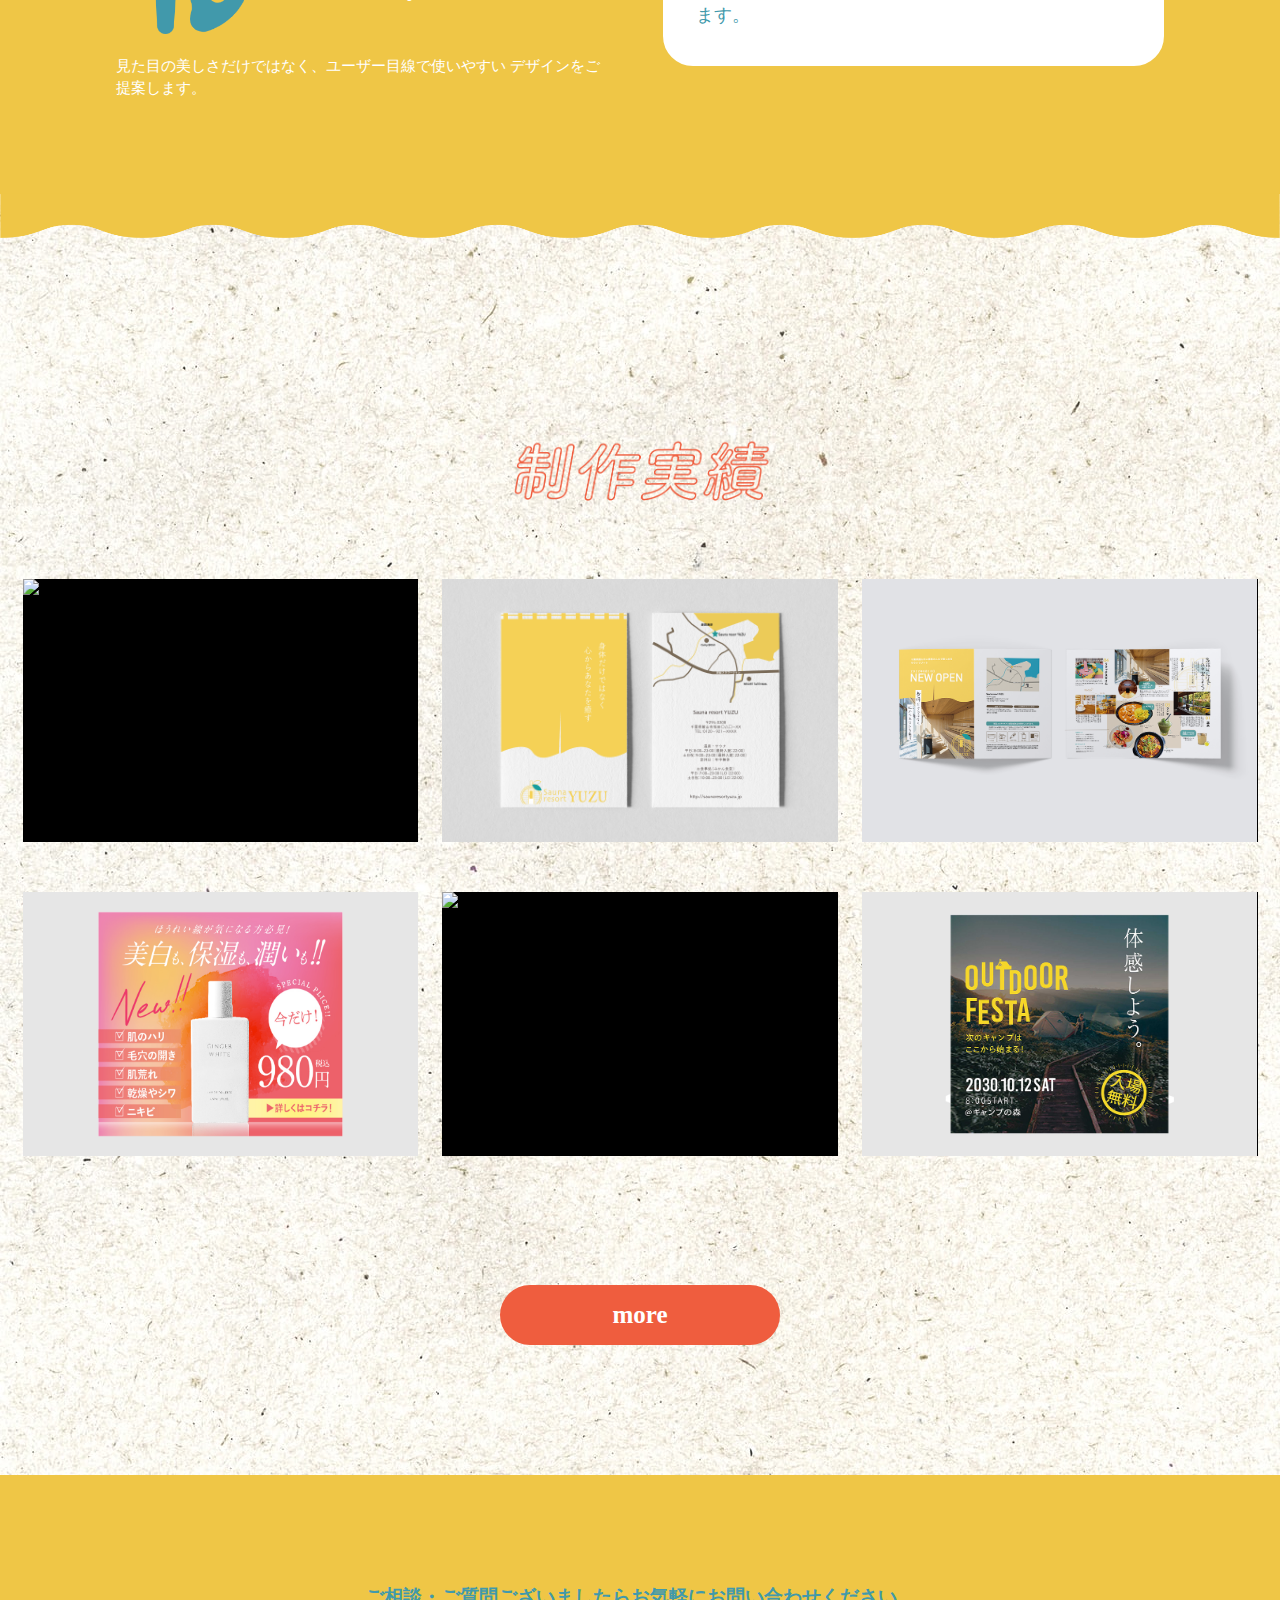
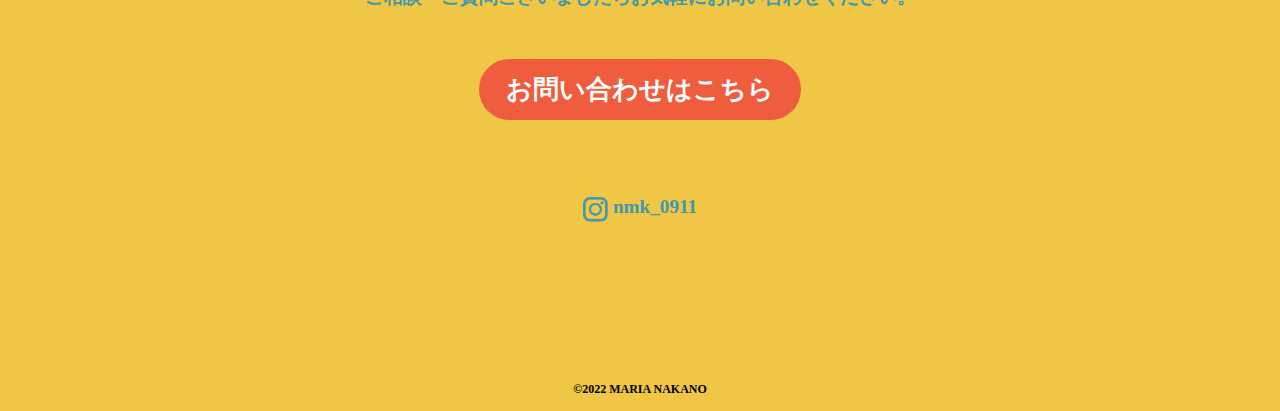
==== commit 1b7099a7: "9月22日" ====
--- a/index.html
+++ b/index.html
@@ -157,15 +157,18 @@
         <ul>
           <li><a href="../portfolio_nakanomaria/lifehairdesign.html"><img src="img/mock_salonLP.png"></a></li>
 
-          <li><a href="../portfolio_nakanomaria/skincarebanner.html"><img src="img/mock_banner1.png"></a></li>
+          <li><a href="../portfolio_nakanomaria/saunayuzu_shopcard.html"><img
+                src="img/saunarezortyuzu_shopcard1.jpg"></a></li>
+
+          <li><a href="../portfolio_nakanomaria/saunayuzu_leaflet.html"><img src="img/saunarezortYUZU_leaflet.png"></a>
+          </li>
+
+          <li><a href="../portfolio_nakanomaria/skincarebanner.html"><img src="img/skincarebanner.png"></a></li>
 
           <li><a href="../portfolio_nakanomaria/designcafe.html"><img src="img/mock_cafesite.png"></a></li>
 
-          <li><a href="../portfolio_nakanomaria/kyuzinbanner.html"><img src="img/mock_banner3.png"></a></li>
-
-          <li><a href="../portfolio_nakanomaria/outdoorbanner.html"><img src="img/mock_outdoor.png"></a></li>
-
-          <li><a href="../portfolio_nakanomaria/saladbanner.html"><img src="img/mock_banner2.png"></a></li>
+
+          <li><a href="../portfolio_nakanomaria/outdoorbanner.html"><img src="img/outdoorbanner1.jpg"></a></li>
         </ul>
       </div>
       <!-- SP版制作実績スライダー表示 -->
@@ -196,13 +199,14 @@
   <section id="contact">
     <div class="contact_wrap">
 
-      <h2 class="contact_title"><img src="img/contact.png"></h2>
-      <p>ご相談・ご質問ございましたら<br>お気軽にお問い合わせください。</p>
+      <!-- <h2 class="contact_title"><img src="img/contact.png"></h2> -->
+      <p>ご相談・ご質問ございましたらお気軽にお問い合わせください。</p>
       <div class="contact_btn">
         <a href="../portfolio_nakanomaria/contact.html">お問い合わせはこちら</a>
       </div>
       <div class="insta_icon"><a href="https://www.instagram.com/nmk_0911/?hl=ja" target="_blank"
           rel="noopener noreferrer"><img src="img/insta_icon2.png"></a>
+        <p>nmk_0911</p>
       </div>
       <div class="copyright">
         <p>©2022 MARIA NAKANO</p>
--- a/CSS/style.css
+++ b/CSS/style.css
@@ -190,12 +190,6 @@
 
 
 
-
-
-
-
-
-
 /* 私について */
 .about_img {
   width: 55%;
@@ -268,7 +262,7 @@
 }
 
 .concept_left h3 {
-  font-size: 4.9vw;
+  font-size: 3.8vw;
   line-height: 1.4;
   letter-spacing: 0.1em;
   padding-bottom: 35px;
@@ -321,6 +315,7 @@
   letter-spacing: 0.09em;
   padding-left: 15px;
   line-height: 1.3;
+  color: #ffff;
 }
 
 .skill_title img {
@@ -347,10 +342,12 @@
 .codeing p {
   font-size: 15px;
   line-height: 1.43;
+  color: #ffff;
 }
 
 .codeing_text span {
   color: #ffff;
+  font-size: 15px;
 }
 
 
@@ -363,6 +360,7 @@
 .graphic p {
   font-size: 15px;
   line-height: 1.43;
+  color: #ffff;
 }
 
 .graphic_text {
@@ -372,6 +370,7 @@
 
 .graphic_text span {
   color: #ffff;
+  font-size: 15px;
 }
 
 
@@ -384,6 +383,7 @@
 .webdesign p {
   font-size: 15px;
   line-height: 1.43;
+  color: #ffff;
 }
 
 .webdesign_text {
@@ -395,6 +395,7 @@
 
 .webdesign_text span {
   color: #ffff;
+  font-size: 15px;
   padding-top: 15px;
 }
 
@@ -417,8 +418,8 @@
 /* TOPページ制作実績一覧 */
 .works_wrap {
   max-width: 1235px;
-  margin: 0 auto 130px;
-  padding: 100px 10px 0 10px;
+  margin: 200px auto 130px;
+  /* padding: 100px 10px 0 10px; */
 }
 
 h2.works_title {
@@ -464,8 +465,8 @@
 }
 
 .works_list li {
-  width: 45%;
-  margin-bottom: 145px;
+  width: 32%;
+  margin-bottom: 70px;
 }
 
 .works_list li p {
@@ -498,10 +499,6 @@
   padding-top: 65px;
 }
 
-.insta_icon {
-  text-align: center;
-  margin-top: 30px;
-}
 
 h2.contact_title {
   text-align: center;
@@ -515,7 +512,8 @@
   font-size: 1.5vw;
   font-weight: bold;
   text-align: center;
-  padding: 30px 0;
+  padding-top: 45px;
+  padding-bottom: 50px;
   line-height: 1.25;
 }
 
@@ -526,11 +524,22 @@
   margin: 0 auto;
   color: #ffff;
   font-size: 2vw;
-  padding: 1em 1em;
-  width: 270px;
+  padding: 0.7em 0.8em;
+  width: 22%;
   font-weight: bold;
   background-color: rgb(239, 93, 62);
   border-radius: 4vh;
+}
+
+.insta_icon {
+  display: flex;
+  justify-content: center;
+  align-items: center;
+  margin-top: 30px;
+}
+
+.insta_icon p {
+  margin-left: 5px;
 }
 
 
@@ -553,7 +562,7 @@
 
 .images {
   display: block;
-  width: 80%;
+  width: 60%;
   /*↑可変にする */
   margin: 0 auto 29px;
 }
@@ -580,7 +589,7 @@
   color: #155263;
   line-height: 1.8;
   letter-spacing: 0.07em;
-  width: 80%;
+  width: 40%;
   margin: 40px auto 0;
   padding-bottom: 64px;
 }
@@ -632,7 +641,7 @@
 }
 
 .contact_wrap .insta_icon img {
-  width: 30px;
+  width: 25px;
 }
 
 
@@ -875,7 +884,7 @@
 
   /* SP版TOPページ */
 
-  .title p {
+  .maintitle p {
     font-size: 15px;
   }
 
@@ -1009,6 +1018,7 @@
   .webdesign {
     width: 95%;
     padding-bottom: 44px;
+    margin-left: 23px;
   }
 
   .webdesign_text {
@@ -1051,6 +1061,7 @@
 
   .works_title img {
     width: 35%;
+    margin-bottom: 20px;
   }
 
   /* SP版works.html */
@@ -1065,12 +1076,12 @@
   }
 
   .works_list li {
-    margin-bottom: 36px;
+    margin-bottom: 25px;
   }
 
   .works_list li p {
-    font-size: 15px;
-    padding-top: 2px;
+    font-size: 2.6vw;
+    padding-top: 8px;
     padding-left: 2px;
   }
 
@@ -1139,8 +1150,9 @@
 
   /* お問合せボタン */
   .contact_btn a {
-    padding: 0.8em 1em;
-    width: 150px;
+    padding: 0.8em 0.8em;
+    width: 30%;
+    font-size: 3vw;
   }
 
   .contact_wrap {
@@ -1253,7 +1265,7 @@
   .sample {
     display: block;
     margin: 72px auto 47px;
-    width: 57%;
+    width: 70%;
   }
 
   /* 一覧へ戻るボタン */
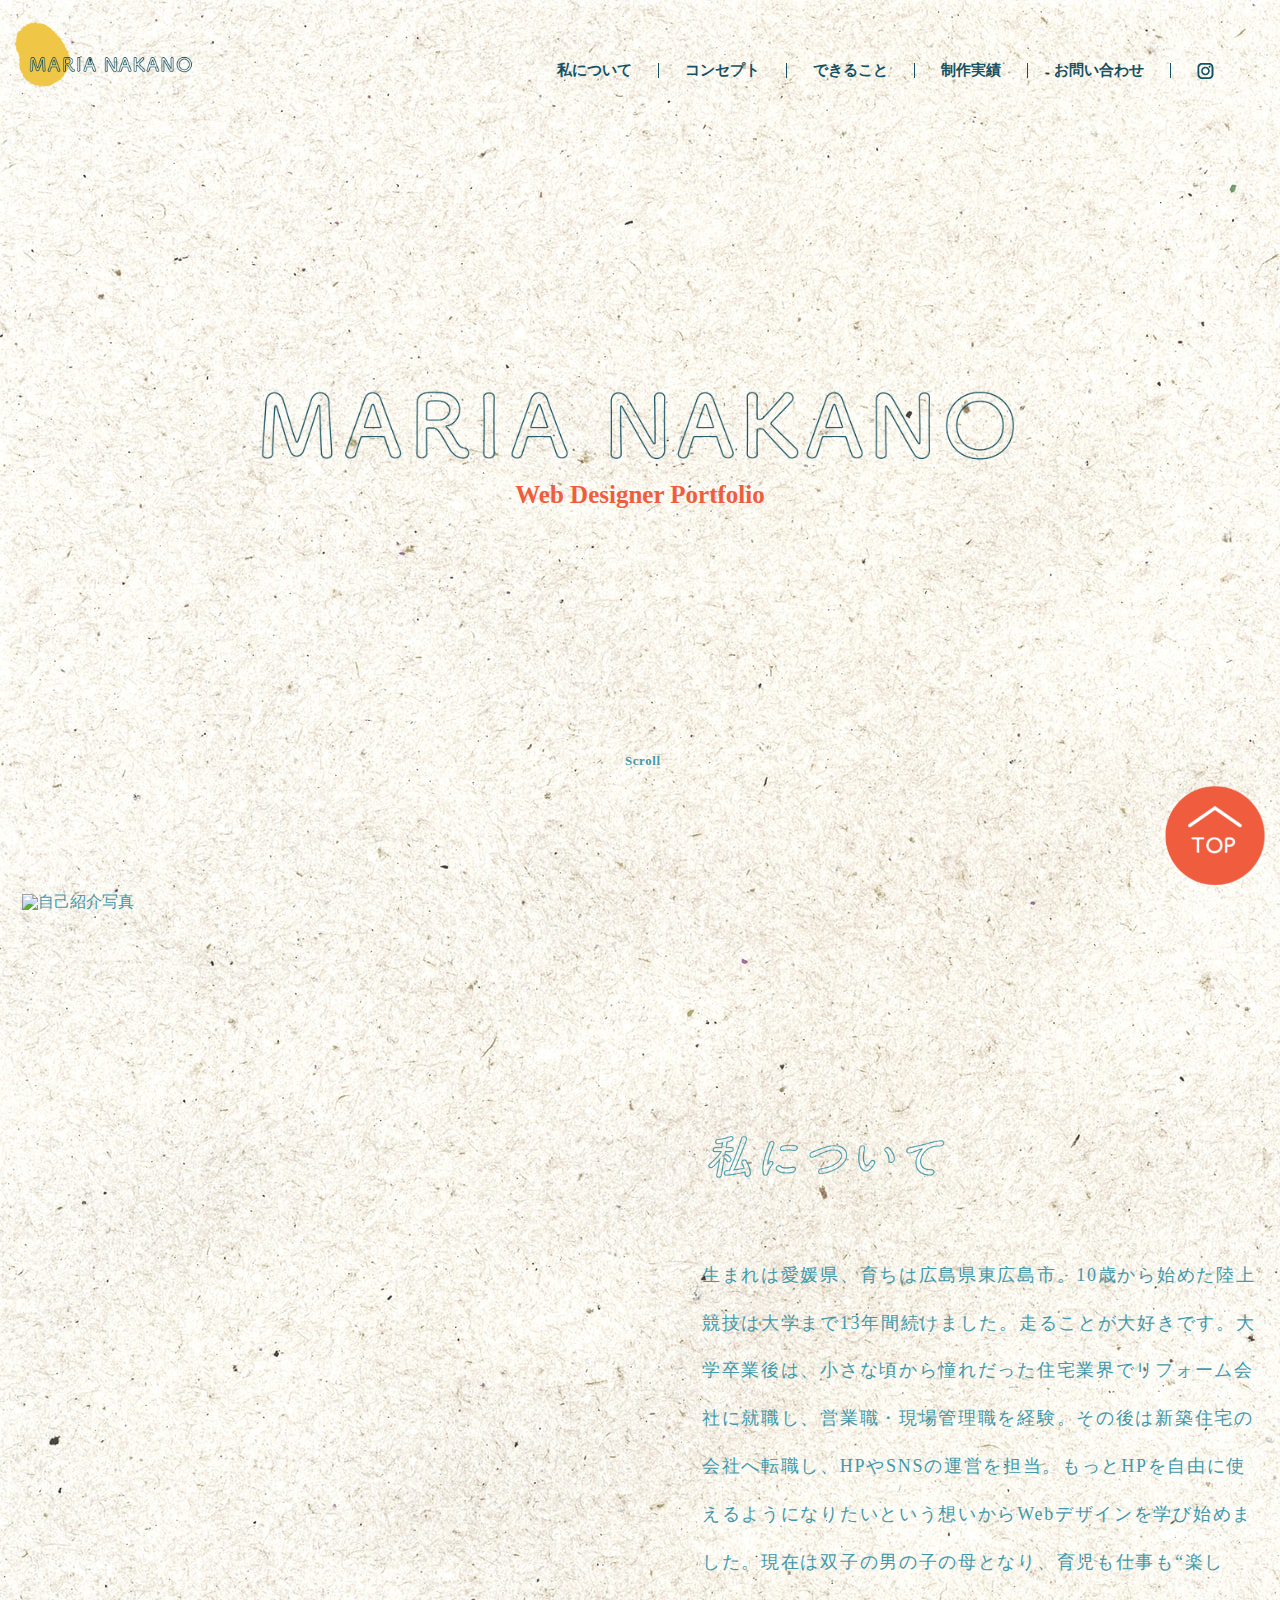
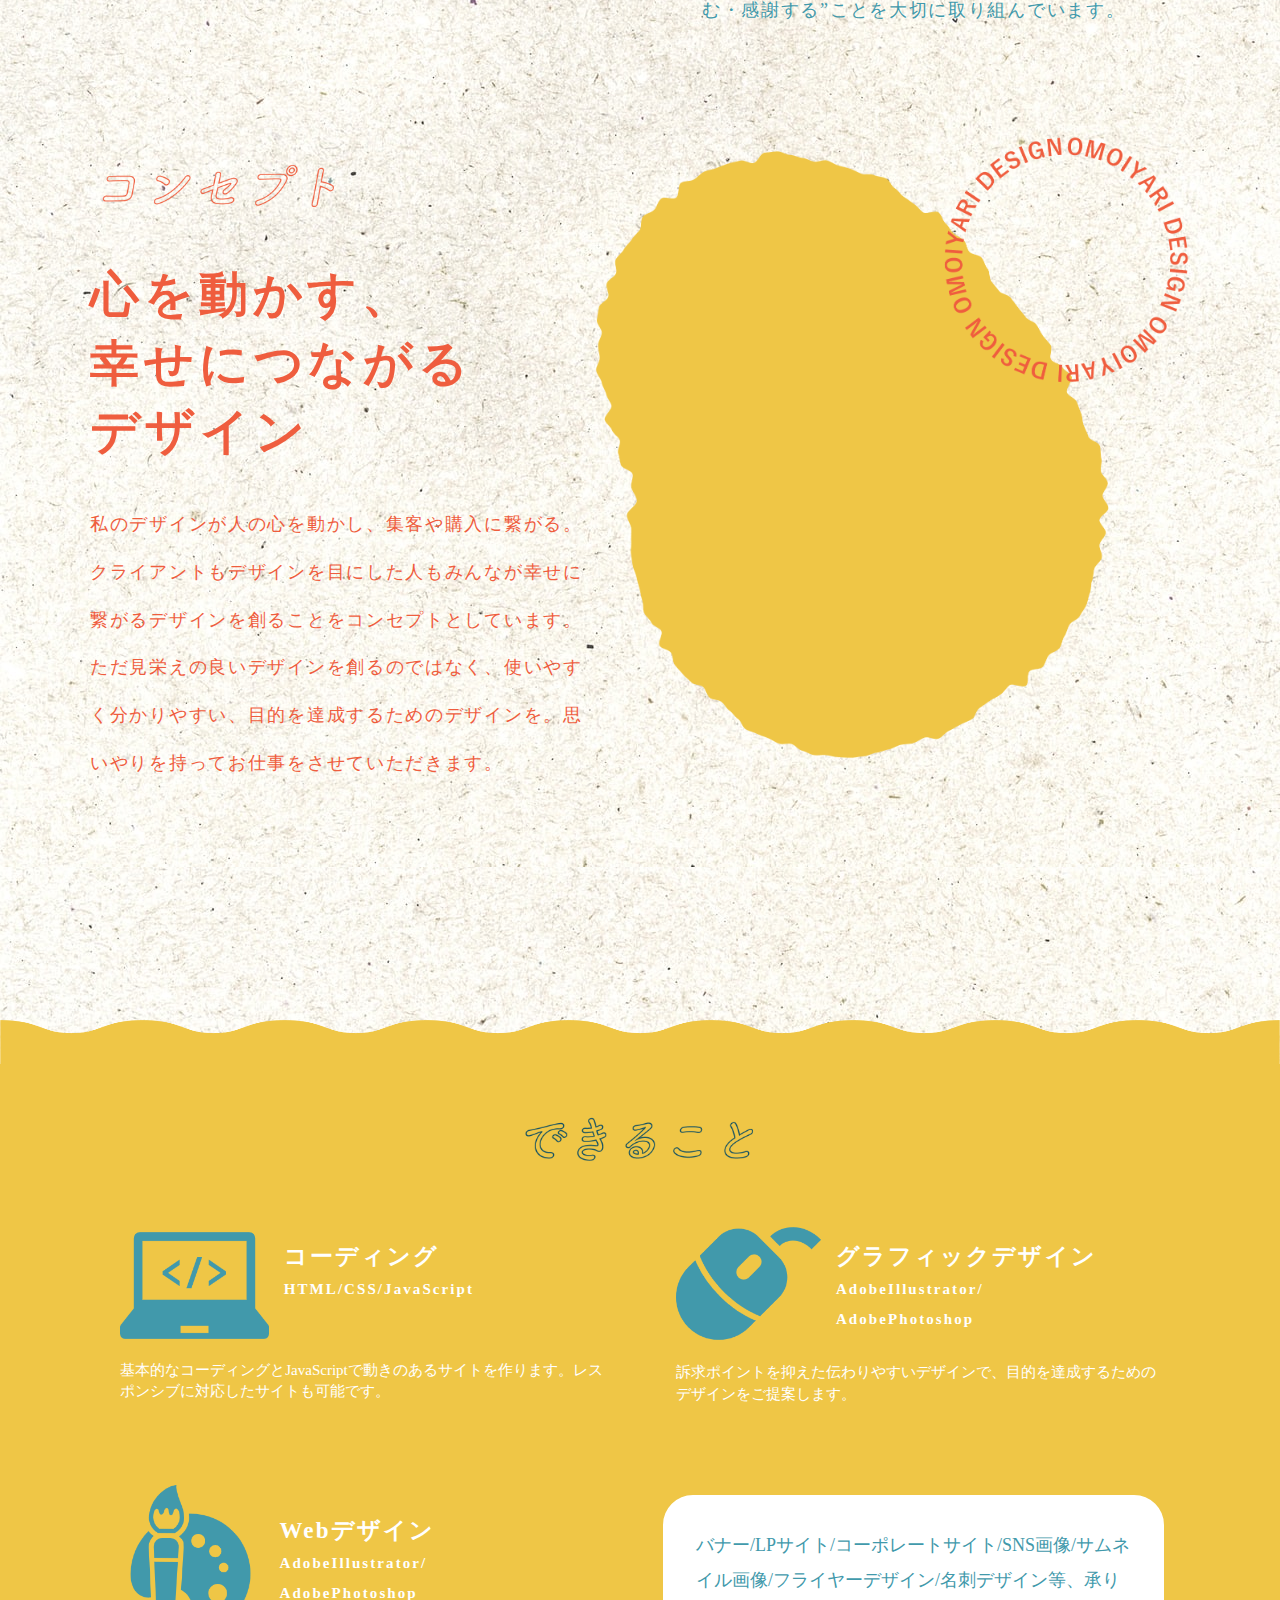
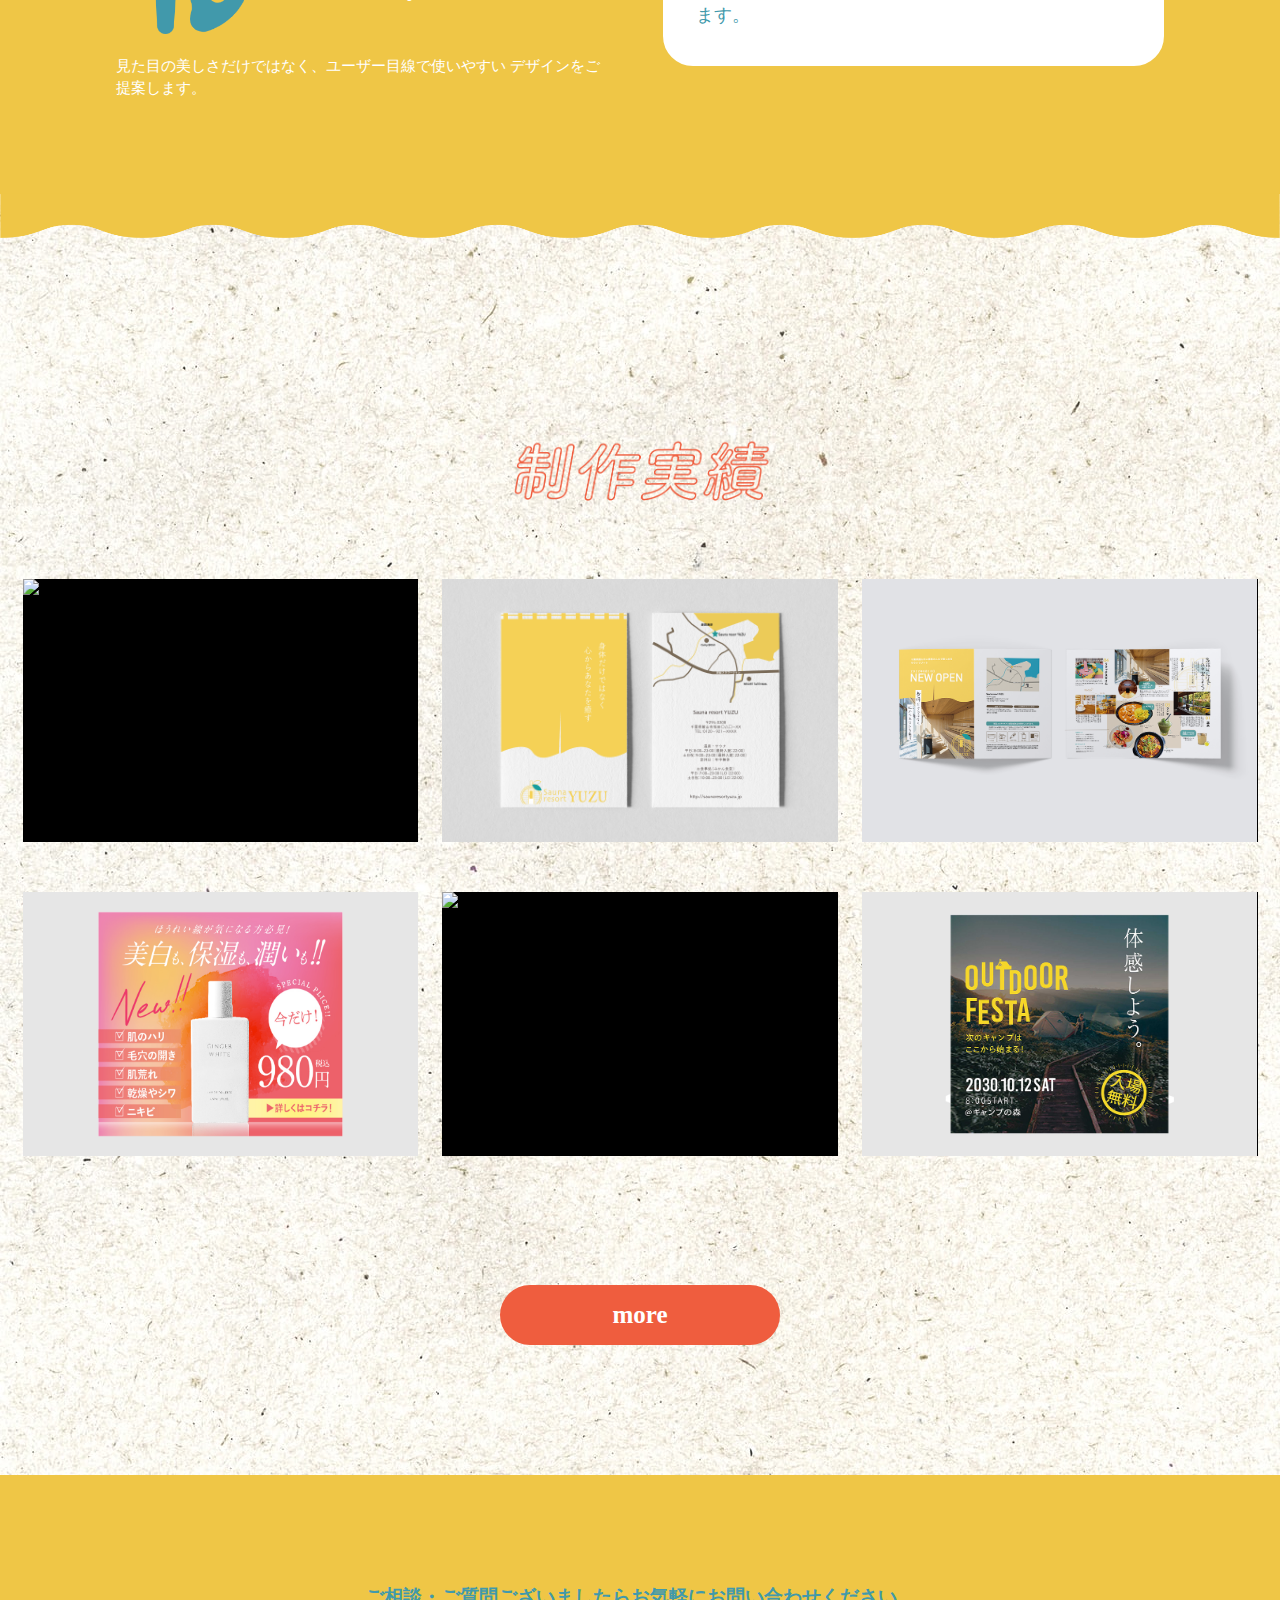
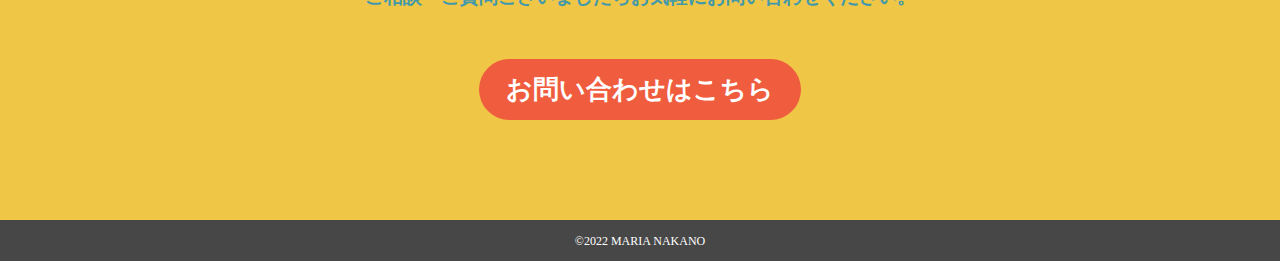
==== commit 96224d59: "10月10日" ====
--- a/index.html
+++ b/index.html
@@ -204,15 +204,18 @@
       <div class="contact_btn">
         <a href="../portfolio_nakanomaria/contact.html">お問い合わせはこちら</a>
       </div>
-      <div class="insta_icon"><a href="https://www.instagram.com/nmk_0911/?hl=ja" target="_blank"
-          rel="noopener noreferrer"><img src="img/insta_icon2.png"></a>
-        <p>nmk_0911</p>
-      </div>
-      <div class="copyright">
-        <p>©2022 MARIA NAKANO</p>
-      </div>
-    </div>
-  </section>
+    </div>
+  </section>
+
+  <div class="footer">
+    <!-- <div class="insta_icon"><a href="https://www.instagram.com/nmk_0911/?hl=ja" target="_blank"
+        rel="noopener noreferrer"><img src="img/insta_icon2.png"></a>
+      <p>nmk_0911</p>
+    </div> -->
+    <div class="copyright">
+      <p>©2022 MARIA NAKANO</p>
+    </div>
+  </div>
 
 
   <script>
--- a/CSS/style.css
+++ b/CSS/style.css
@@ -495,7 +495,7 @@
 
 /* お問い合わせ */
 .contact_wrap {
-  background-color: rgb(239, 198, 70);
+  background-color: #efc646;
   padding-top: 65px;
 }
 
@@ -518,6 +518,10 @@
 }
 
 /* お問合せフォームボタン */
+.contact_btn {
+  padding-bottom: 100px;
+}
+
 .contact_btn a {
   display: block;
   text-align: center;
@@ -531,11 +535,15 @@
   border-radius: 4vh;
 }
 
+.footer {
+  background-color: #474747;
+}
+
 .insta_icon {
   display: flex;
   justify-content: center;
   align-items: center;
-  margin-top: 30px;
+  padding-top: 30px;
 }
 
 .insta_icon p {
@@ -545,8 +553,9 @@
 
 .copyright p {
   font-size: 12px;
-  color: black;
-  padding: 113px 0 14px 0;
+  text-align: center;
+  color: white;
+  padding: 15px 0 14px 0;
 }
 
 /* designcafeページ */
@@ -646,7 +655,7 @@
 
 
 .footer_wrap {
-  background-color: rgb(239, 198, 70);
+  background-color: hsl(45, 84%, 61%);
   padding: 60px auto 10px;
   margin-bottom: 0;
 }
